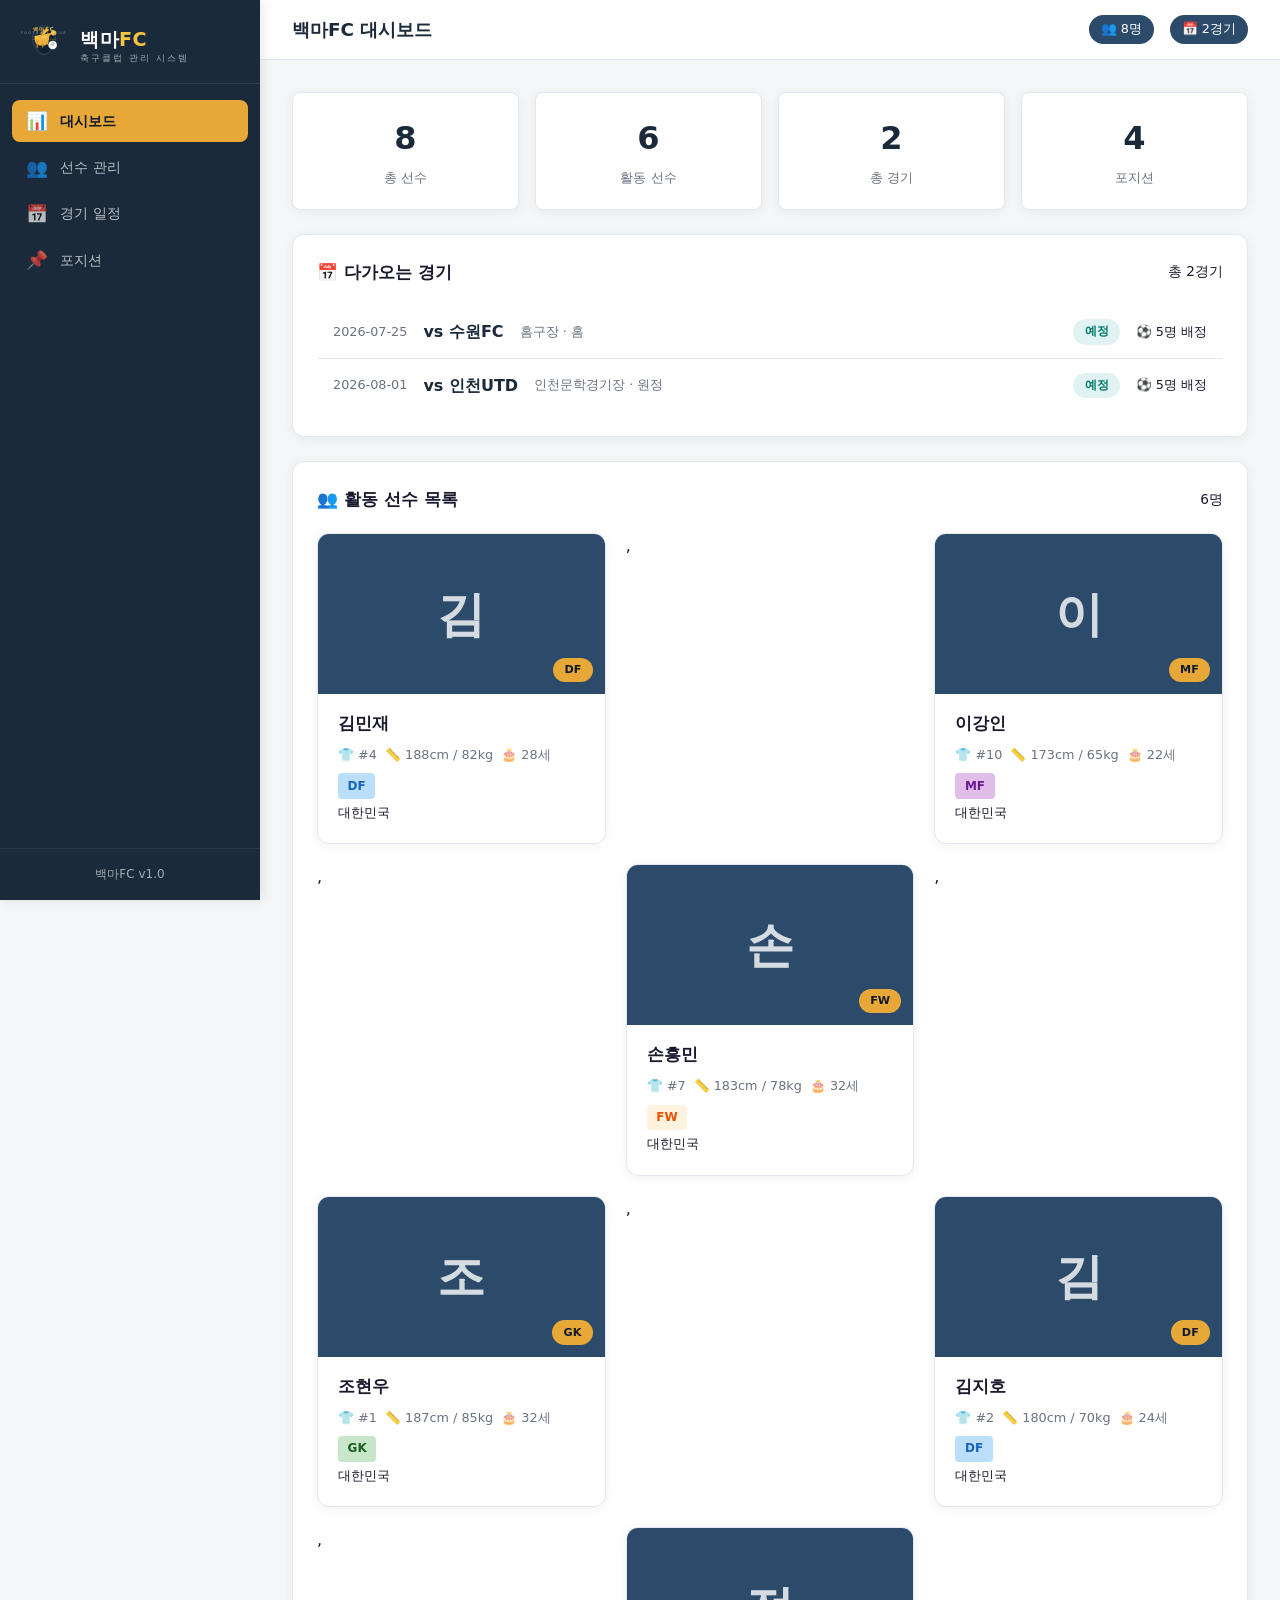
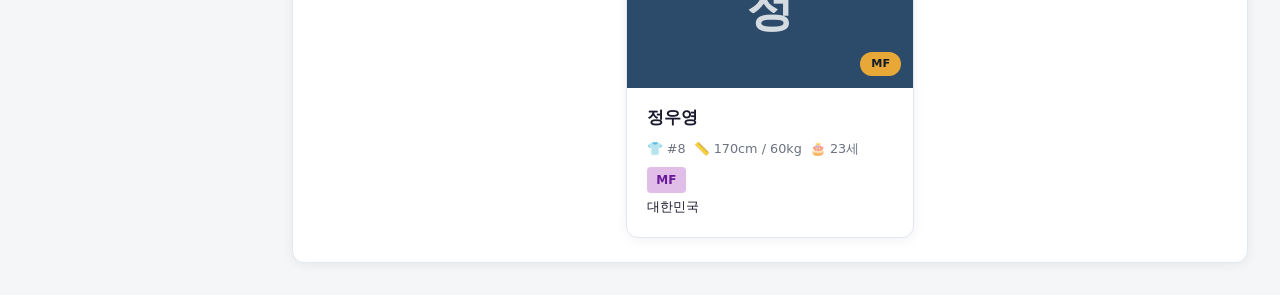
==== index.html @ 0c3345f3 "create main page index" ====
<!DOCTYPE html>
<html lang="ko">
<head>
  <meta charset="UTF-8">
  <meta name="viewport" content="width=device-width, initial-scale=1.0">
  <title>백마FC 매니지먼트 시스템</title>
  <style>
    /* ===== CSS Variables ===== */
    :root {
      --primary: #1a2a3a;
      --primary-light: #2c4a6a;
      --primary-dark: #0f1a2a;
      --accent: #e8a838;
      --accent-hover: #d4932a;
      --accent-light: #f5c542;
      --success: #2e7d32;
      --danger: #c62828;
      --warning: #f9a825;
      --info: #1565c0;
      --bg: #f4f6f8;
      --card-bg: #ffffff;
      --text: #1a1a2e;
      --text-light: #6b7280;
      --border: #e2e8f0;
      --shadow: 0 2px 12px rgba(0,0,0,0.06);
      --radius: 12px;
      --radius-sm: 8px;
      --transition: 0.25s ease;
      --sidebar-width: 260px;
      --header-height: 60px;
      --font: 'Segoe UI', system-ui, -apple-system, sans-serif;
    }

    /* ===== Reset & Base ===== */
    *, *::before, *::after { box-sizing: border-box; margin: 0; padding: 0; }
    html { scroll-behavior: smooth; }
    body {
      font-family: var(--font);
      background: var(--bg);
      color: var(--text);
      line-height: 1.6;
      display: flex;
      min-height: 100vh;
    }
    button {
      cursor: pointer;
      font-family: inherit;
      font-size: 0.9rem;
      transition: var(--transition);
    }
    input, select, textarea {
      font-family: inherit;
      font-size: 0.9rem;
      border: 1.5px solid var(--border);
      border-radius: var(--radius-sm);
      padding: 0.5rem 0.75rem;
      background: var(--card-bg);
      color: var(--text);
      transition: var(--transition);
    }
    input:focus, select:focus, textarea:focus {
      outline: none;
      border-color: var(--primary-light);
      box-shadow: 0 0 0 3px rgba(44,74,106,0.1);
    }
    textarea { resize: vertical; min-height: 80px; }
    a { color: var(--primary-light); text-decoration: none; }

    /* ===== Scrollbar ===== */
    ::-webkit-scrollbar { width: 6px; height: 6px; }
    ::-webkit-scrollbar-track { background: transparent; }
    ::-webkit-scrollbar-thumb { background: #cbd5e1; border-radius: 10px; }
    ::-webkit-scrollbar-thumb:hover { background: #94a3b8; }

    /* ===== Sidebar ===== */
    .sidebar {
      width: var(--sidebar-width);
      background: var(--primary);
      color: #fff;
      position: fixed;
      top: 0;
      left: 0;
      bottom: 0;
      z-index: 100;
      display: flex;
      flex-direction: column;
      transition: transform var(--transition);
      box-shadow: 2px 0 12px rgba(0,0,0,0.1);
    }
    .sidebar-brand {
      padding: 1.25rem 1.25rem 0.75rem;
      border-bottom: 1px solid rgba(255,255,255,0.1);
      display: flex;
      align-items: center;
      gap: 0.75rem;
      min-height: 84px;
    }
    .sidebar-brand .logo-emblem {
      flex-shrink: 0;
      width: 48px;
      height: 48px;
      position: relative;
    }
    .sidebar-brand .logo-emblem svg {
      width: 100%;
      height: 100%;
      display: block;
    }
    .sidebar-brand .logo-text {
      display: flex;
      flex-direction: column;
      line-height: 1.2;
    }
    .sidebar-brand .logo-text .club-name {
      font-size: 1.2rem;
      font-weight: 800;
      letter-spacing: 0.5px;
      color: #fff;
    }
    .sidebar-brand .logo-text .club-name span {
      color: var(--accent-light);
    }
    .sidebar-brand .logo-text .club-sub {
      font-size: 0.55rem;
      font-weight: 400;
      opacity: 0.6;
      letter-spacing: 2px;
      text-transform: uppercase;
      margin-top: 2px;
    }

    .sidebar-nav {
      flex: 1;
      padding: 1rem 0.75rem;
      display: flex;
      flex-direction: column;
      gap: 0.25rem;
    }
    .sidebar-nav .nav-item {
      display: flex;
      align-items: center;
      gap: 0.75rem;
      padding: 0.7rem 0.9rem;
      border-radius: var(--radius-sm);
      color: rgba(255,255,255,0.7);
      transition: var(--transition);
      font-size: 0.9rem;
      border: none;
      background: none;
      width: 100%;
      text-align: left;
    }
    .sidebar-nav .nav-item:hover {
      background: rgba(255,255,255,0.1);
      color: #fff;
    }
    .sidebar-nav .nav-item.active {
      background: var(--accent);
      color: var(--primary-dark);
      font-weight: 600;
    }
    .sidebar-nav .nav-item .nav-icon {
      width: 22px;
      text-align: center;
      font-size: 1.1rem;
    }

    .sidebar-footer {
      padding: 1rem 1.25rem;
      border-top: 1px solid rgba(255,255,255,0.1);
      font-size: 0.75rem;
      opacity: 0.6;
      text-align: center;
    }

    /* ===== Main Layout ===== */
    .main-wrapper {
      margin-left: var(--sidebar-width);
      flex: 1;
      display: flex;
      flex-direction: column;
      min-height: 100vh;
    }
    .main-header {
      height: var(--header-height);
      background: var(--card-bg);
      border-bottom: 1px solid var(--border);
      display: flex;
      align-items: center;
      justify-content: space-between;
      padding: 0 2rem;
      position: sticky;
      top: 0;
      z-index: 50;
    }
    .main-header h2 {
      font-size: 1.15rem;
      font-weight: 700;
      color: var(--primary);
    }
    .main-header .header-actions {
      display: flex;
      align-items: center;
      gap: 1rem;
    }
    .main-header .header-actions .badge {
      background: var(--primary-light);
      color: #fff;
      padding: 0.25rem 0.75rem;
      border-radius: 20px;
      font-size: 0.8rem;
    }
    .mobile-toggle {
      display: none;
      background: none;
      border: none;
      font-size: 1.5rem;
      color: var(--primary);
      padding: 0.25rem;
    }

    .main-content {
      flex: 1;
      padding: 2rem;
      overflow-y: auto;
    }

    /* ===== Utility ===== */
    .container { max-width: 1320px; margin: 0 auto; }
    .card {
      background: var(--card-bg);
      border-radius: var(--radius);
      box-shadow: var(--shadow);
      padding: 1.5rem;
      border: 1px solid var(--border);
      transition: var(--transition);
    }
    .card-header {
      display: flex;
      align-items: center;
      justify-content: space-between;
      margin-bottom: 1.25rem;
      flex-wrap: wrap;
      gap: 0.75rem;
    }
    .card-header h3 {
      font-size: 1.05rem;
      font-weight: 700;
    }
    .card-header .actions {
      display: flex;
      gap: 0.5rem;
      flex-wrap: wrap;
    }

    /* ===== Buttons ===== */
    .btn {
      display: inline-flex;
      align-items: center;
      gap: 0.4rem;
      padding: 0.5rem 1.2rem;
      border-radius: var(--radius-sm);
      border: none;
      font-weight: 600;
      font-size: 0.85rem;
      transition: var(--transition);
      white-space: nowrap;
    }
    .btn-primary {
      background: var(--primary-light);
      color: #fff;
    }
    .btn-primary:hover { background: var(--primary); }
    .btn-accent {
      background: var(--accent);
      color: var(--primary-dark);
    }
    .btn-accent:hover { background: var(--accent-hover); }
    .btn-success {
      background: var(--success);
      color: #fff;
    }
    .btn-success:hover { background: #1b5e20; }
    .btn-danger {
      background: var(--danger);
      color: #fff;
    }
    .btn-danger:hover { background: #b71c1c; }
    .btn-sm {
      padding: 0.3rem 0.8rem;
      font-size: 0.8rem;
    }
    .btn-outline {
      background: transparent;
      border: 1.5px solid var(--border);
      color: var(--text);
    }
    .btn-outline:hover { border-color: var(--primary-light); }
    .btn-warning {
      background: var(--warning);
      color: var(--primary-dark);
    }
    .btn-warning:hover { background: #e0a800; }
    .btn-ghost {
      background: transparent;
      color: var(--text-light);
      padding: 0.3rem 0.6rem;
    }
    .btn-ghost:hover { background: var(--bg); }

    /* ===== Tables ===== */
    .table-wrap {
      overflow-x: auto;
      border-radius: var(--radius-sm);
      border: 1px solid var(--border);
    }
    table {
      width: 100%;
      border-collapse: collapse;
      font-size: 0.9rem;
    }
    table th {
      background: var(--primary);
      color: #fff;
      padding: 0.75rem 1rem;
      text-align: left;
      font-weight: 600;
      font-size: 0.8rem;
      text-transform: uppercase;
      letter-spacing: 0.5px;
    }
    table td {
      padding: 0.75rem 1rem;
      border-bottom: 1px solid var(--border);
      vertical-align: middle;
    }
    table tr:hover td { background: #f8fafc; }
    table .status {
      display: inline-block;
      padding: 0.15rem 0.6rem;
      border-radius: 20px;
      font-size: 0.75rem;
      font-weight: 600;
    }
    .status-active { background: #e8f5e9; color: var(--success); }
    .status-injured { background: #fff3e0; color: #e65100; }
    .status-retired { background: #f5f5f5; color: var(--text-light); }
    .status-inactive { background: #e0e7ff; color: var(--info); }
    .status-playing { background: #e0f2f1; color: #00796b; }

    /* ===== Forms ===== */
    .form-grid {
      display: grid;
      grid-template-columns: repeat(auto-fit, minmax(200px, 1fr));
      gap: 1rem;
    }
    .form-grid .full-width { grid-column: 1 / -1; }
    .form-group {
      display: flex;
      flex-direction: column;
      gap: 0.25rem;
    }
    .form-group label {
      font-size: 0.8rem;
      font-weight: 600;
      color: var(--text-light);
    }
    .form-group input, .form-group select { width: 100%; }

    /* ===== Modal ===== */
    .modal-overlay {
      display: none;
      position: fixed;
      top: 0; left: 0; right: 0; bottom: 0;
      background: rgba(0,0,0,0.4);
      z-index: 200;
      align-items: center;
      justify-content: center;
      padding: 1rem;
    }
    .modal-overlay.open { display: flex; }
    .modal {
      background: var(--card-bg);
      border-radius: var(--radius);
      box-shadow: 0 20px 60px rgba(0,0,0,0.2);
      max-width: 560px;
      width: 100%;
      max-height: 90vh;
      overflow-y: auto;
      padding: 1.5rem;
      animation: modalIn 0.25s ease;
    }
    @keyframes modalIn { from { opacity: 0; transform: scale(0.95) translateY(10px); } to { opacity: 1; transform: scale(1) translateY(0); } }
    .modal h3 {
      margin-bottom: 1rem;
      font-size: 1.1rem;
      color: var(--primary);
    }
    .modal-actions {
      display: flex;
      justify-content: flex-end;
      gap: 0.75rem;
      margin-top: 1.5rem;
    }

    /* ===== Stats Grid ===== */
    .stats-grid {
      display: grid;
      grid-template-columns: repeat(auto-fit, minmax(200px, 1fr));
      gap: 1rem;
      margin-bottom: 1.5rem;
    }
    .stat-card {
      background: var(--card-bg);
      border-radius: var(--radius-sm);
      padding: 1.25rem;
      border: 1px solid var(--border);
      box-shadow: var(--shadow);
      text-align: center;
      transition: var(--transition);
    }
    .stat-card:hover { transform: translateY(-2px); box-shadow: 0 6px 20px rgba(0,0,0,0.08); }
    .stat-card .stat-number {
      font-size: 2rem;
      font-weight: 800;
      color: var(--primary);
    }
    .stat-card .stat-label {
      font-size: 0.8rem;
      color: var(--text-light);
      margin-top: 0.25rem;
      font-weight: 500;
    }

    /* ===== Player Card ===== */
    .player-grid {
      display: grid;
      grid-template-columns: repeat(auto-fill, minmax(280px, 1fr));
      gap: 1.25rem;
    }
    .player-card {
      background: var(--card-bg);
      border-radius: var(--radius);
      border: 1px solid var(--border);
      overflow: hidden;
      box-shadow: var(--shadow);
      transition: var(--transition);
    }
    .player-card:hover { transform: translateY(-2px); box-shadow: 0 8px 24px rgba(0,0,0,0.08); }
    .player-card .player-avatar {
      width: 100%;
      height: 160px;
      background: var(--primary-light);
      display: flex;
      align-items: center;
      justify-content: center;
      font-size: 3rem;
      font-weight: 700;
      color: rgba(255,255,255,0.8);
      position: relative;
    }
    .player-card .player-avatar .position-badge {
      position: absolute;
      bottom: 0.75rem;
      right: 0.75rem;
      background: var(--accent);
      color: var(--primary-dark);
      padding: 0.2rem 0.7rem;
      border-radius: 20px;
      font-size: 0.7rem;
      font-weight: 700;
    }
    .player-card .player-body {
      padding: 1rem 1.25rem 1.25rem;
    }
    .player-card .player-body h4 {
      font-size: 1.05rem;
      font-weight: 700;
    }
    .player-card .player-body .player-info {
      display: flex;
      flex-wrap: wrap;
      gap: 0.5rem;
      margin-top: 0.5rem;
      font-size: 0.8rem;
      color: var(--text-light);
    }
    .player-card .player-body .player-info span { display: flex; align-items: center; gap: 0.3rem; }
    .player-card .player-actions {
      display: flex;
      gap: 0.4rem;
      margin-top: 0.75rem;
      padding-top: 0.75rem;
      border-top: 1px solid var(--border);
    }

    /* ===== Match Lineup ===== */
    .lineup-container {
      display: grid;
      grid-template-columns: repeat(auto-fit, minmax(140px, 1fr));
      gap: 0.75rem;
      margin-top: 1rem;
    }
    .lineup-spot {
      background: #f8fafc;
      border-radius: var(--radius-sm);
      border: 2px dashed var(--border);
      padding: 0.75rem;
      text-align: center;
      transition: var(--transition);
    }
    .lineup-spot.assigned {
      border-color: var(--primary-light);
      background: #ebf4ff;
    }
    .lineup-spot .player-name {
      font-weight: 600;
      font-size: 0.9rem;
    }
    .lineup-spot .position-label {
      font-size: 0.7rem;
      color: var(--text-light);
      margin-top: 0.2rem;
    }
    .lineup-spot .lineup-actions {
      margin-top: 0.5rem;
      display: flex;
      gap: 0.3rem;
      justify-content: center;
    }

    /* ===== Position Indicators ===== */
    .position-tags {
      display: flex;
      gap: 0.4rem;
      flex-wrap: wrap;
    }
    .position-tag {
      padding: 0.2rem 0.6rem;
      border-radius: 4px;
      font-size: 0.75rem;
      font-weight: 600;
      background: var(--bg);
      color: var(--text-light);
    }
    .pos-GK { background: #c8e6c9; color: #1b5e20; }
    .pos-DF { background: #bbdefb; color: #1565c0; }
    .pos-MF { background: #e1bee7; color: #6a1b9a; }
    .pos-FW { background: #fff3e0; color: #e65100; }

    /* ===== Empty State ===== */
    .empty-state {
      text-align: center;
      padding: 3rem 1rem;
      color: var(--text-light);
    }
    .empty-state .empty-icon { font-size: 3rem; margin-bottom: 0.75rem; opacity: 0.5; }
    .empty-state p { font-size: 0.95rem; }

    /* ===== Match List ===== */
    .match-list-item {
      display: flex;
      align-items: center;
      justify-content: space-between;
      padding: 0.85rem 1rem;
      border-bottom: 1px solid var(--border);
      gap: 1rem;
    }
    .match-list-item:last-child { border-bottom: none; }
    .match-list-item .match-info {
      display: flex;
      align-items: center;
      gap: 1rem;
      flex: 1;
      min-width: 0;
    }
    .match-list-item .match-info .date {
      font-size: 0.8rem;
      color: var(--text-light);
      white-space: nowrap;
    }
    .match-list-item .match-info .vs {
      font-weight: 700;
      color: var(--primary);
    }
    .match-list-item .match-status {
      font-size: 0.75rem;
      padding: 0.2rem 0.7rem;
      border-radius: 20px;
      font-weight: 600;
    }
    .match-list-item .match-actions {
      display: flex;
      gap: 0.4rem;
    }

    /* ===== Toast ===== */
    .toast-container {
      position: fixed;
      bottom: 1.5rem;
      right: 1.5rem;
      z-index: 999;
      display: flex;
      flex-direction: column;
      gap: 0.5rem;
      max-width: 360px;
    }
    .toast {
      background: var(--primary);
      color: #fff;
      padding: 0.75rem 1.25rem;
      border-radius: var(--radius-sm);
      box-shadow: 0 4px 16px rgba(0,0,0,0.15);
      font-size: 0.9rem;
      animation: toastIn 0.3s ease;
      display: flex;
      align-items: center;
      gap: 0.6rem;
    }
    .toast.success { background: var(--success); }
    .toast.error { background: var(--danger); }
    .toast.warning { background: var(--warning); color: var(--primary-dark); }
    @keyframes toastIn { from { opacity: 0; transform: translateX(20px); } to { opacity: 1; transform: translateX(0); } }

    /* ===== Responsive ===== */
    @media (max-width: 768px) {
      .sidebar { transform: translateX(-100%); }
      .sidebar.open { transform: translateX(0); }
      .main-wrapper { margin-left: 0; }
      .main-header { padding: 0 1rem; }
      .main-content { padding: 1rem; }
      .mobile-toggle { display: block; }
      .form-grid { grid-template-columns: 1fr; }
      .stats-grid { grid-template-columns: repeat(2, 1fr); }
      .player-grid { grid-template-columns: 1fr; }
      .lineup-container { grid-template-columns: repeat(2, 1fr); }
      .modal { max-width: 95vw; padding: 1rem; }
      .toast-container { left: 1rem; right: 1rem; bottom: 1rem; max-width: none; }
      .match-list-item { flex-wrap: wrap; }
    }
    @media (max-width: 480px) {
      .stats-grid { grid-template-columns: 1fr; }
      .lineup-container { grid-template-columns: 1fr; }
      .main-header .header-actions .badge { display: none; }
    }

    /* ===== Misc ===== */
    .flex-between { display: flex; justify-content: space-between; align-items: center; }
    .flex-center { display: flex; align-items: center; gap: 0.5rem; }
    .gap-1 { gap: 0.5rem; }
    .gap-2 { gap: 1rem; }
    .mt-1 { margin-top: 0.75rem; }
    .mt-2 { margin-top: 1.5rem; }
    .mb-1 { margin-bottom: 0.75rem; }
    .text-center { text-align: center; }
    .text-light { color: var(--text-light); }
    .text-muted { font-size: 0.85rem; }
    .hidden { display: none !important; }

    /* ===== Match Detail - Field Layout ===== */
    .field-grid {
      display: grid;
      grid-template-columns: repeat(11, 1fr);
      gap: 4px;
      margin: 1rem 0;
      position: relative;
    }
    .field-grid .empty-cell {
      border: 1px solid var(--border);
      border-radius: var(--radius-sm);
      min-height: 50px;
      display: flex;
      align-items: center;
      justify-content: center;
      font-size: 0.75rem;
      color: var(--text-light);
    }
    .field-grid .player-cell {
      border: 1px solid var(--border);
      border-radius: var(--radius-sm);
      padding: 0.5rem 0.4rem;
      display: flex;
      flex-direction: column;
      align-items: center;
      gap: 0.2rem;
      background: #f8fafc;
      min-height: 50px;
    }
    .field-grid .player-cell .p-name { font-weight: 600; font-size: 0.8rem; }
    .field-grid .player-cell .p-num { font-size: 0.7rem; color: var(--text-light); }
    .field-grid .player-cell .p-pos { font-size: 0.6rem; font-weight: 600; padding: 0.1rem 0.4rem; border-radius: 4px; }
    .field-grid .player-cell .p-actions { margin-top: 0.25rem; display: flex; gap: 0.2rem; justify-content: center; }
    .field-grid .player-cell .p-actions button { font-size: 0.6rem; padding: 0.1rem 0.4rem; }
    .field-grid .player-cell .p-pos.pos-GK { background: #c8e6c9; color: #1b5e20; }
    .field-grid .player-cell .p-pos.pos-DF { background: #bbdefb; color: #1565c0; }
    .field-grid .player-cell .p-pos.pos-MF { background: #e1bee7; color: #6a1b9a; }
    .field-grid .player-cell .p-pos.pos-FW { background: #fff3e0; color: #e65100; }
  </style>
</head>
<body>

  <!-- ===== SIDEBAR ===== -->
  <aside class="sidebar" id="sidebar">
    <div class="sidebar-brand">
      <div class="logo-emblem">
        <svg viewBox="0 0 100 100" xmlns="http://www.w3.org/2000/svg" role="img" aria-label="백마FC 엠블럼">
          <!-- Shield background -->
          <defs>
            <linearGradient id="shieldGrad" x1="0%" y1="0%" x2="100%" y2="100%">
              <stop offset="0%" stop-color="#1a2a3a"/>
              <stop offset="100%" stop-color="#0f1a2a"/>
            </linearGradient>
            <linearGradient id="horseGrad" x1="0%" y1="0%" x2="100%" y2="100%">
              <stop offset="0%" stop-color="#f5c542"/>
              <stop offset="100%" stop-color="#e8a838"/>
            </linearGradient>
            <linearGradient id="ballGrad" x1="0%" y1="0%" x2="100%" y2="100%">
              <stop offset="0%" stop-color="#ffffff"/>
              <stop offset="40%" stop-color="#f0f0f0"/>
              <stop offset="100%" stop-color="#ffffff"/>
            </linearGradient>
            <radialGradient id="ballShadow" cx="50%" cy="50%" r="50%">
              <stop offset="0%" stop-color="#ffffff" stop-opacity="0.1"/>
              <stop offset="100%" stop-color="#ffffff" stop-opacity="0"/>
            </radialGradient>
            <filter id="shadow">
              <feDropShadow dx="0" dy="1" stdDeviation="1" flood-opacity="0.15"/>
            </filter>
          </defs>

          <!-- Shield shape -->
          <path d="M50 8 C62 8 74 18 74 32 C74 50 62 68 50 68 C38 68 26 50 26 32 C26 18 38 8 50 8Z"
                fill="url(#shieldGrad)" stroke="#2c4a6a" stroke-width="2"/>
          <!-- Decorative inner border -->
          <path d="M50 14 C60 14 70 24 70 36 C70 52 60 66 50 66 C40 66 30 52 30 36 C30 24 40 14 50 14Z"
                fill="none" stroke="rgba(255,255,255,0.1)" stroke-width="1.5"/>

          <!-- Horse silhouette -->
          <g transform="translate(50, 38) scale(1.1)">
            <!-- Horse body -->
            <path d="M-18 -8 C-18 0 -16 8 -12 8 L-8 10 L2 10 L4 8 L8 8 C8 4 10 -4 10 -8 L16 -14 Z"
                  fill="url(#horseGrad)" filter="url(#shadow)"/>
            <!-- Horse neck -->
            <path d="M-4 -8 C-4 -18 2 -24 10 -20"
                  fill="url(#horseGrad)" filter="url(#shadow)"/>
            <!-- Horse head -->
            <circle cx="18" cy="-14" r="5" fill="url(#horseGrad)" filter="url(#shadow)"/>
            <circle cx="19" cy="-15" r="1" fill="#fff" opacity="0.3"/>
            <!-- Horse mane -->
            <path d="M-4 -8 Q-8 -20 2 -18" stroke="#d4932a" stroke-width="1.5" fill="none" opacity="0.6"/>
            <path d="M-6 -2 Q-10 -18 -2 -14" stroke="#d4932a" stroke-width="1.5" fill="none" opacity="0.5"/>
            <!-- Horse tail -->
            <path d="M-10 8 Q-16 14 -12 12" stroke="#d4932a" stroke-width="1.5" fill="none" opacity="0.5"/>
            <!-- Horse leg - front -->
            <rect x="-14" y="0" width="3" height="14" rx="1" fill="#d4932a" opacity="0.8"/>
            <!-- Horse leg - hind -->
            <rect x="-4" y="2" width="3" height="12" rx="1" fill="#d4932a" opacity="0.7"/>
            <!-- Saddle -->
            <path d="M-6 -4 C-6 -10 4 -10 6 -4 Z" fill="rgba(255,255,255,0.15)" stroke="rgba(255,255,255,0.1)" stroke-width="0.5"/>
            <!-- Saddle strap -->
            <path d="M-6 -4 L6 -4" stroke="rgba(255,255,255,0.1)" stroke-width="0.5"/>
          </g>

          <!-- Football (soccer ball) -->
          <g transform="translate(68, 48) scale(0.9)">
            <circle cx="0" cy="0" r="10" fill="url(#ballGrad)" filter="url(#shadow)"/>
            <!-- Ball pattern - pentagon -->
            <polygon points="-3,-10 5,-3.5 3,1 -5,1 -2,-4" fill="rgba(0,0,0,0.08)" stroke="rgba(0,0,0,0.12)" stroke-width="0.5"/>
            <polygon points="3,-10 -5,-3.5 -3,1 5,1 2,-4" fill="rgba(0,0,0,0.08)" stroke="rgba(0,0,0,0.12)" stroke-width="0.5"/>
            <!-- Cross seams -->
            <line x1="-10" y1="0" x2="10" y2="0" stroke="rgba(0,0,0,0.08)" stroke-width="0.5"/>
            <line x1="0" y1="-10" x2="0" y2="10" stroke="rgba(0,0,0,0.08)" stroke-width="0.5"/>
          </g>

          <!-- Shield bottom accent line -->
          <line x1="26" y1="36" x2="74" y2="36" stroke="var(--accent)" stroke-width="1.5" opacity="0.4"/>

          <!-- "백마" text along shield -->
          <text x="50" y="19" text-anchor="middle" fill="var(--accent-light)"
                font-family="'Segoe UI', system-ui, sans-serif" font-weight="800"
                font-size="11" letter-spacing="2">백마FC</text>
          <text x="50" y="26" text-anchor="middle" fill="rgba(255,255,255,0.5)"
                font-family="'Segoe UI', system-ui, sans-serif" font-weight="400"
                font-size="7" letter-spacing="3">FOOTBALL CLUB</text>
        </svg>
      </div>
      <div class="logo-text">
        <div class="club-name">백마<span>FC</span></div>
        <div class="club-sub">축구클럽 관리 시스템</div>
      </div>
    </div>
    <nav class="sidebar-nav">
      <button class="nav-item active" data-view="dashboard"><span class="nav-icon">📊</span> 대시보드</button>
      <button class="nav-item" data-view="players"><span class="nav-icon">👥</span> 선수 관리</button>
      <button class="nav-item" data-view="matches"><span class="nav-icon">📅</span> 경기 일정</button>
      <button class="nav-item" data-view="positions"><span class="nav-icon">📌</span> 포지션</button>
    </nav>
    <div class="sidebar-footer">백마FC v1.0</div>
  </aside>

  <!-- ===== MAIN WRAPPER ===== -->
  <div class="main-wrapper">

    <!-- Header -->
    <header class="main-header">
      <div style="display:flex;align-items:center;gap:0.75rem;">
        <button class="mobile-toggle" id="mobileToggle" aria-label="메뉴">☰</button>
        <h2 id="pageTitle">백마FC 대시보드</h2>
      </div>
      <div class="header-actions">
        <span class="badge" id="playerCountBadge">👥 0명</span>
        <span class="badge" id="matchCountBadge">📅 0경기</span>
      </div>
    </header>

    <!-- Main Content -->
    <main class="main-content" id="mainContent">
      <!-- Content will be rendered by JS -->
    </main>
  </div>

  <!-- ===== MODAL ===== -->
  <div class="modal-overlay" id="modalOverlay">
    <div class="modal" id="modalContent">
      <h3 id="modalTitle">제목</h3>
      <div id="modalBody"></div>
      <div class="modal-actions">
        <button class="btn btn-outline btn-sm" id="modalCancel">취소</button>
        <button class="btn btn-primary btn-sm" id="modalConfirm">확인</button>
      </div>
    </div>
  </div>

  <!-- ===== TOAST CONTAINER ===== -->
  <div class="toast-container" id="toastContainer"></div>

  <script>
    // ========================================================================
    // DATA STORE (localStorage based)
    // ========================================================================
    const STORE_KEY = 'fc_manager_data';

    let store = {
      players: [],
      matches: [],
      positions: [
        { id: 'gk', label: 'GK', name: '골키퍼', count: 0 },
        { id: 'df', label: 'DF', name: '수비수', count: 0 },
        { id: 'mf', label: 'MF', name: '미드필더', count: 0 },
        { id: 'fw', label: 'FW', name: '공격수', count: 0 }
      ]
    };

    function loadStore() {
      try {
        const raw = localStorage.getItem(STORE_KEY);
        if (raw) {
          const parsed = JSON.parse(raw);
          store = parsed;
        } else {
          seedData();
        }
      } catch(e) { seedData(); }
      updatePositionCounts();
      saveStore();
    }

    function saveStore() {
      try { localStorage.setItem(STORE_KEY, JSON.stringify(store)); } catch(e) {}
    }

    function seedData() {
      store.players = [
        { id: 'p1', name: '김민재', number: 4, position: 'DF', age: 28, height: 188, weight: 82, nationality: '대한민국', status: 'active', notes: '백마FC 주력 수비수' },
        { id: 'p2', name: '이강인', number: 10, position: 'MF', age: 22, height: 173, weight: 65, nationality: '대한민국', status: 'active', notes: '공격형 미드필더, 백마FC 에이스' },
        { id: 'p3', name: '손흥민', number: 7, position: 'FW', age: 32, height: 183, weight: 78, nationality: '대한민국', status: 'active', notes: '백마FC 주력 공격수' },
        { id: 'p4', name: '조현우', number: 1, position: 'GK', age: 32, height: 187, weight: 85, nationality: '대한민국', status: 'active', notes: '수석 골키퍼' },
        { id: 'p5', name: '황희찬', number: 22, position: 'FW', age: 27, height: 177, weight: 72, nationality: '대한민국', status: 'injured', notes: '부상 회복 중, 백마FC 영건' },
        { id: 'p6', name: '김지호', number: 2, position: 'DF', age: 24, height: 180, weight: 70, nationality: '대한민국', status: 'active', notes: '센터백' },
        { id: 'p7', name: '박지수', number: 25, position: 'MF', age: 30, height: 176, weight: 70, nationality: '대한민국', status: 'retired', notes: '은퇴, 백마FC 레전드' },
        { id: 'p8', name: '정우영', number: 8, position: 'MF', age: 23, height: 170, weight: 60, nationality: '대한민국', status: 'active', notes: '크리에이티브 미드필더' },
      ];
      store.matches = [
        { id: 'm1', name: '백마FC 홈 경기 vs 수원FC', date: '2026-07-25', location: '홈구장', opponent: '수원FC', home: true, status: 'scheduled', players: ['p3','p2','p1','p6','p8'] },
        { id: 'm2', name: '백마FC 원정 경기 vs 인천UTD', date: '2026-08-01', location: '인천문학경기장', opponent: '인천UTD', home: false, status: 'scheduled', players: ['p4','p1','p6','p8','p3'] },
      ];
      updatePositionCounts();
      saveStore();
    }

    function updatePositionCounts() {
      const activePlayers = store.players.filter(p => p.status === 'active');
      store.positions.forEach(pos => {
        pos.count = activePlayers.filter(p => p.position === pos.id).length;
      });
    }

    // ========================================================================
    // STATE
    // ========================================================================
    let currentView = 'dashboard';
    let editingPlayerId = null;
    let editingMatchId = null;
    let searchQuery = '';

    // ========================================================================
    // HELPERS
    // ========================================================================
    function getPlayer(id) { return store.players.find(p => p.id === id); }
    function getMatch(id) { return store.matches.find(m => m.id === id); }
    function getPosition(id) { return store.positions.find(p => p.id === id); }

    function generateId() { return Date.now().toString(36) + Math.random().toString(36).substr(2, 6); }

    function formatDate(dateStr) {
      if (!dateStr) return '';
      const d = new Date(dateStr);
      return `${d.getFullYear()}-${String(d.getMonth()+1).padStart(2,'0')}-${String(d.getDate()).padStart(2,'0')}`;
    }

    function statusLabel(status) {
      const map = { active: '활동', injured: '부상', retired: '은퇴', inactive: '비활동', scheduled: '예정', played: '경기완료', home: '홈', away: '원정' };
      return map[status] || status;
    }

    function getPlayerInitials(name) { return name.charAt(0); }

    // ========================================================================
    // TOAST
    // ========================================================================
    function showToast(message, type = 'success') {
      const container = document.getElementById('toastContainer');
      const el = document.createElement('div');
      el.className = `toast ${type}`;
      el.textContent = message;
      container.appendChild(el);
      setTimeout(() => { el.style.opacity = '0'; el.style.transition = '0.3s'; el.style.transform = 'translateX(20px)'; setTimeout(() => el.remove(), 300); }, 3000);
    }

    // ========================================================================
    // RENDER: DASHBOARD
    // ========================================================================
    function renderDashboard() {
      currentView = 'dashboard';
      document.getElementById('pageTitle').textContent = '백마FC 대시보드';
      document.getElementById('mainContent').innerHTML = `
        <div class="stats-grid" id="statsGrid">
          <div class="stat-card"><div class="stat-number" id="statPlayers">0</div><div class="stat-label">총 선수</div></div>
          <div class="stat-card"><div class="stat-number" id="statActive">0</div><div class="stat-label">활동 선수</div></div>
          <div class="stat-card"><div class="stat-number" id="statMatches">0</div><div class="stat-label">총 경기</div></div>
          <div class="stat-card"><div class="stat-number" id="statPositions">0</div><div class="stat-label">포지션</div></div>
        </div>
        <div class="card">
          <div class="card-header"><h3>📅 다가오는 경기</h3><span class="text-muted">총 ${store.matches.length}경기</span></div>
          <div id="upcomingMatches"></div>
        </div>
        <div class="card mt-2">
          <div class="card-header"><h3>👥 활동 선수 목록</h3><span class="text-muted">${store.players.filter(p=>p.status==='active').length}명</span></div>
          <div id="dashboardPlayerList"></div>
        </div>
      `;
      renderStats();
      renderUpcomingMatches();
      renderDashboardPlayers();
      updateNav('dashboard');
    }

    function renderStats() {
      const players = store.players;
      const active = players.filter(p => p.status === 'active');
      const matches = store.matches;
      document.getElementById('statPlayers').textContent = players.length;
      document.getElementById('statActive').textContent = active.length;
      document.getElementById('statMatches').textContent = matches.length;
      document.getElementById('statPositions').textContent = store.positions.length;
      document.getElementById('playerCountBadge').textContent = `👥 ${players.length}명`;
      document.getElementById('matchCountBadge').textContent = `📅 ${matches.length}경기`;
    }

    function renderUpcomingMatches() {
      const sorted = [...store.matches].sort((a,b) => a.date.localeCompare(b.date));
      const container = document.getElementById('upcomingMatches');
      if (sorted.length === 0) {
        container.innerHTML = '<div class="empty-state"><p>예정된 경기가 없습니다.</p></div>';
        return;
      }
      container.innerHTML = sorted.map(m => `
        <div class="match-list-item" style="cursor:pointer;" data-match-id="${m.id}" onclick="navigateToMatchDetail('${m.id}')">
          <div class="match-info">
            <div class="date">${formatDate(m.date)}</div>
            <div class="vs">vs ${m.opponent}</div>
            <div style="font-size:0.8rem;color:var(--text-light);">${m.location} · ${m.home ? '홈' : '원정'}</div>
          </div>
          <div style="display:flex;align-items:center;gap:1rem;">
            <span class="match-status" style="${m.status==='scheduled'?'background:#e0f2f1;color:#00796b':''}">${statusLabel(m.status)}</span>
            <span class="text-muted text-muted" style="font-size:0.8rem;">⚽ ${(m.players||[]).filter(id=>getPlayer(id)).length}명 배정</span>
          </div>
        </div>
      `).join('');
    }

    function renderDashboardPlayers() {
      const active = store.players.filter(p => p.status === 'active');
      const container = document.getElementById('dashboardPlayerList');
      if (active.length === 0) {
        container.innerHTML = '<div class="empty-state"><p>활동 선수가 없습니다.</p></div>';
        return;
      }
      container.innerHTML = `
        <div class="player-grid">
          ${active.map(p => `
            <div class="player-card" onclick="navigateToPlayerDetail('${p.id}')" style="cursor:pointer;">
              <div class="player-avatar" style="background:var(--primary-light);">
                ${getPlayerInitials(p.name)}
                <span class="position-badge">${p.position.toUpperCase()}</span>
              </div>
              <div class="player-body">
                <h4>${p.name}</h4>
                <div class="player-info">
                  <span>👕 #${p.number}</span>
                  <span>📏 ${p.height}cm / ${p.weight}kg</span>
                  <span>🎂 ${p.age}세</span>
                  <span class="position-tag pos-${p.position}">${p.position.toUpperCase()}</span>
                </div>
                <p class="text-muted" style="font-size:0.8rem;margin-top:0.25rem;">${p.nationality}</p>
              </div>
            </div>
          `)}
        </div>
      `;
    }

    // ========================================================================
    // RENDER: PLAYERS
    // ========================================================================
    function renderPlayers() {
      currentView = 'players';
      document.getElementById('pageTitle').textContent = '선수 관리';
      const container = document.getElementById('mainContent');
      container.innerHTML = `
        <div class="card">
          <div class="card-header">
            <h3>👥 선수 목록</h3>
            <div class="actions">
              <input type="text" id="playerSearch" placeholder="🔍 선수 검색..." style="padding:0.4rem 0.75rem;font-size:0.85rem;">
              <button class="btn btn-accent btn-sm" onclick="addPlayerFromDashboard()">➕ 선수 추가</button>
            </div>
          </div>
          <div id="playerListContainer">
            ${renderPlayerTable()}
          </div>
        </div>
      `;
      updateNav('players');
    }

    function renderPlayerTable() {
      let list = [...store.players];
      if (searchQuery) {
        list = list.filter(p => p.name.toLowerCase().includes(searchQuery.toLowerCase()));
      }
      if (list.length === 0) {
        return `<div class="empty-state"><div class="empty-icon">🏃</div><p>등록된 선수가 없습니다.</p></div>`;
      }
      return `
        <div class="table-wrap">
          <table>
            <thead><tr>
              <th>번호</th><th>이름</th><th>포지션</th><th>나이</th><th>신장</th><th>상태</th><th>관리</th>
            </tr></thead>
            <tbody>
              ${list.map(p => `
                <tr>
                  <td>#${p.number}</td>
                  <td><strong>${p.name}</strong></td>
                  <td><span class="position-tag pos-${p.position}">${p.position.toUpperCase()}</span></td>
                  <td>${p.age}세</td>
                  <td>${p.height}cm / ${p.weight}kg</td>
                  <td><span class="status status-${p.status}">${statusLabel(p.status)}</span></td>
                  <td>
                    <button class="btn btn-outline btn-sm" onclick="navigateToPlayerDetail('${p.id}')">상세</button>
                    <button class="btn btn-outline btn-sm" onclick="editPlayer('${p.id}')">수정</button>
                    <button class="btn btn-danger btn-sm" onclick="deletePlayer('${p.id}')">삭제</button>
                  </td>
                </tr>
              `).join('')}
            </tbody>
          </table>
        </div>
      `;
    }

    // ========================================================================
    // RENDER: MATCHES
    // ========================================================================
    function renderMatches() {
      currentView = 'matches';
      document.getElementById('pageTitle').textContent = '경기 일정';
      const container = document.getElementById('mainContent');
      container.innerHTML = `
        <div class="card">
          <div class="card-header">
            <h3>📅 경기 일정</h3>
            <div class="actions">
              <button class="btn btn-accent btn-sm" onclick="addMatchFromDashboard()">➕ 새 경기</button>
            </div>
          </div>
          <div id="matchListContainer">
            ${renderMatchList()}
          </div>
        </div>
      `;
      updateNav('matches');
    }

    function renderMatchList() {
      const list = [...store.matches].sort((a,b) => a.date.localeCompare(b.date));
      if (list.length === 0) {
        return `<div class="empty-state"><div class="empty-icon">📅</div><p>등록된 경기가 없습니다.</p></div>`;
      }
      return `
        <div class="table-wrap">
          <table>
            <thead><tr><th>날짜</th><th>경기명</th><th>상대</th><th>장소</th><th>상태</th><th>배정 선수</th><th>관리</th></tr></thead>
            <tbody>
              ${list.map(m => `
                <tr onclick="navigateToMatchDetail('${m.id}')" style="cursor:pointer;">
                  <td>${formatDate(m.date)}</td>
                  <td><strong>${m.name}</strong></td>
                  <td>vs ${m.opponent}</td>
                  <td>${m.location}</td>
                  <td><span class="status status-${m.status}">${statusLabel(m.status)}</span></td>
                  <td>${(m.players||[]).filter(id=>getPlayer(id)).length}명</td>
                  <td>
                    <button class="btn btn-outline btn-sm" onclick="navigateToMatchDetail('${m.id}')">상세</button>
                    <button class="btn btn-outline btn-sm" onclick="editMatch('${m.id}')">수정</button>
                    <button class="btn btn-danger btn-sm" onclick="deleteMatch('${m.id}')">삭제</button>
                  </td>
                </tr>
              `).join('')}
            </tbody>
          </table>
        </div>
      `;
    }

    // ========================================================================
    // RENDER: POSITIONS
    // ========================================================================
    function renderPositions() {
      currentView = 'positions';
      document.getElementById('pageTitle').textContent = '포지션 관리';
      const container = document.getElementById('mainContent');
      container.innerHTML = `
        <div class="card">
          <div class="card-header">
            <h3>📌 포지션 설정</h3>
            <div class="actions">
              <button class="btn btn-accent btn-sm" onclick="addPosition()">➕ 포지션 추가</button>
            </div>
          </div>
          <div style="display:grid;grid-template-columns:repeat(auto-fit,minmax(200px,1fr));gap:1rem;">
            ${store.positions.map(pos => {
              const players = store.players.filter(p => p.position === pos.id && p.status === 'active');
              return `
                <div class="card" style="padding:1rem;">
                  <div style="display:flex;justify-content:space-between;align-items:center;margin-bottom:0.5rem;">
                    <span class="position-tag pos-${pos.id}">${pos.label}</span>
                    <span style="font-size:0.8rem;color:var(--text-light);">${pos.count}명</span>
                  </div>
                  <p class="text-muted" style="font-size:0.85rem;">${pos.name}</p>
                  <div style="margin-top:0.75rem;">
                    <button class="btn btn-outline btn-sm" onclick="editPosition('${pos.id}')">수정</button>
                    <button class="btn btn-danger btn-sm" onclick="deletePosition('${pos.id}')">삭제</button>
                  </div>
                </div>
              `;
            }).join('')}
          </div>
        </div>
      `;
      updateNav('positions');
    }

    // ========================================================================
    // NAVIGATION
    // ========================================================================
    function navigateTo(view) {
      currentView = view;
      if (view === 'dashboard') renderDashboard();
      else if (view === 'players') renderPlayers();
      else if (view === 'matches') renderMatches();
      else if (view === 'positions') renderPositions();
      updateNav(view);
      closeMobileMenu();
    }

    function updateNav(view) {
      document.querySelectorAll('.sidebar-nav .nav-item').forEach(el => {
        el.classList.toggle('active', el.dataset.view === view);
      });
    }

    function navigateToPlayerDetail(id) {
      editingPlayerId = id;
      renderPlayerDetail();
    }

    function navigateToMatchDetail(id) {
      editingMatchId = id;
      renderMatchDetail();
    }

    function editPlayer(id) {
      editingPlayerId = id;
      showPlayerForm();
    }

    function editMatch(id) {
      editingMatchId = id;
      showMatchForm();
    }

    function addPlayerFromDashboard() {
      editingPlayerId = null;
      showPlayerForm();
    }

    function addMatchFromDashboard() {
      editingMatchId = null;
      showMatchForm();
    }

    function closeMobileMenu() {
      document.getElementById('sidebar').classList.remove('open');
    }

    // ========================================================================
    // MODAL: PLAYER FORM
    // ========================================================================
    function showPlayerForm() {
      const player = editingPlayerId ? getPlayer(editingPlayerId) : null;
      document.getElementById('modalTitle').textContent = player ? '✏️ 선수 수정' : '➕ 새 선수 등록';
      const body = document.getElementById('modalBody');
      body.innerHTML = `
        <div class="form-grid">
          <div class="form-group">
            <label>이름 *</label>
            <input type="text" id="playerFormName" value="${player ? player.name : ''}" placeholder="선수 이름">
          </div>
          <div class="form-group">
            <label>등번호 *</label>
            <input type="number" id="playerFormNumber" min="1" max="99" value="${player ? player.number : ''}" placeholder="1~99">
          </div>
          <div class="form-group">
            <label>포지션 *</label>
            <select id="playerFormPosition">
              ${store.positions.map(p => `<option value="${p.id}" ${player && player.position === p.id ? 'selected' : ''}>${p.label} - ${p.name}</option>`).join('')}
            </select>
          </div>
          <div class="form-group">
            <label>나이 *</label>
            <input type="number" id="playerFormAge" min="15" max="50" value="${player ? player.age : ''}" placeholder="나이">
          </div>
          <div class="form-group">
            <label>신장 (cm) *</label>
            <input type="number" id="playerFormHeight" min="150" max="220" value="${player ? player.height : ''}" placeholder="150~220">
          </div>
          <div class="form-group">
            <label>체중 (kg) *</label>
            <input type="number" id="playerFormWeight" min="45" max="130" value="${player ? player.weight : ''}" placeholder="45~130">
          </div>
          <div class="form-group">
            <label>국적</label>
            <input type="text" id="playerFormNationality" value="${player ? player.nationality : ''}" placeholder="대한민국">
          </div>
          <div class="form-group">
            <label>상태</label>
            <select id="playerFormStatus">
              <option value="active" ${!player || player.status==='active'?'selected':''}>활동</option>
              <option value="injured" ${player && player.status==='injured'?'selected':''}>부상</option>
              <option value="retired" ${player && player.status==='retired'?'selected':''}>은퇴</option>
              <option value="inactive" ${player && player.status==='inactive'?'selected':''}>비활동</option>
            </select>
          </div>
          <div class="form-group full-width">
            <label>메모</label>
            <textarea id="playerFormNotes" placeholder="추가 정보...">${player ? player.notes : ''}</textarea>
          </div>
        </div>
        <input type="hidden" id="playerFormId" value="${player ? player.id : ''}">
      `;
      document.getElementById('modalConfirm').textContent = player ? '✏️ 수정 완료' : '✅ 등록 완료';
      document.getElementById('modalCancel').textContent = '취소';
      openModal('playerForm');
    }

    function openModal(type) {
      const overlay = document.getElementById('modalOverlay');
      overlay.classList.add('open');
      overlay.dataset.type = type;
    }

    function closeModal() {
      document.getElementById('modalOverlay').classList.remove('open');
    }

    function handleModalConfirm() {
      const type = document.getElementById('modalOverlay').dataset.type;
      if (type === 'playerForm') {
        handlePlayerFormSubmit();
      }
      closeModal();
    }

    function handlePlayerFormSubmit() {
      const id = document.getElementById('playerFormId').value;
      const name = document.getElementById('playerFormName').value.trim();
      const number = parseInt(document.getElementById('playerFormNumber').value);
      const position = document.getElementById('playerFormPosition').value;
      const age = parseInt(document.getElementById('playerFormAge').value);
      const height = parseInt(document.getElementById('playerFormHeight').value);
      const weight = parseInt(document.getElementById('playerFormWeight').value);
      const nationality = document.getElementById('playerFormNationality').value.trim();
      const status = document.getElementById('playerFormStatus').value;
      const notes = document.getElementById('playerFormNotes').value.trim();

      if (!name || !number || !position || !age || !height || !weight) {
        showToast('필수 항목을 모두 입력해주세요.', 'error');
        return;
      }

      if (id) {
        const idx = store.players.findIndex(p => p.id === id);
        if (idx !== -1) {
          store.players[idx] = { ...store.players[idx], name, number, position, age, height, weight, nationality, status, notes };
          showToast('선수 정보가 수정되었습니다.', 'success');
        }
      } else {
        const newPlayer = {
          id: generateId(),
          name,
          number,
          position,
          age,
          height,
          weight,
          nationality: nationality || '대한민국',
          status: status || 'active',
          notes
        };
        store.players.push(newPlayer);
        showToast('새 선수가 등록되었습니다.', 'success');
      }
      saveStore();
      if (editingPlayerId) {
        editingPlayerId = newPlayer.id || id;
        renderPlayerDetail();
      } else {
        renderPlayers();
      }
    }

    // ========================================================================
    // MODAL: MATCH FORM
    // ========================================================================
    function showMatchForm() {
      const match = editingMatchId ? getMatch(editingMatchId) : null;
      const availablePlayers = store.players.filter(p => p.status === 'active');
      document.getElementById('modalTitle').textContent = match ? '✏️ 경기 수정' : '➕ 새 경기 등록';
      const body = document.getElementById('modalBody');
      body.innerHTML = `
        <div class="form-grid">
          <div class="form-group">
            <label>경기명 *</label>
            <input type="text" id="matchFormName" value="${match ? match.name : ''}" placeholder="예: 백마FC 홈 경기 vs 라이벌">
          </div>
          <div class="form-group">
            <label>상대팀 *</label>
            <input type="text" id="matchFormOpponent" value="${match ? match.opponent : ''}" placeholder="상대팀 이름">
          </div>
          <div class="form-group">
            <label>날짜 *</label>
            <input type="date" id="matchFormDate" value="${match ? match.date : formatDate(new Date(Date.now() + 86400000 * 7))}">
          </div>
          <div class="form-group">
            <label>장소 *</label>
            <input type="text" id="matchFormLocation" value="${match ? match.location : ''}" placeholder="경기장 이름">
          </div>
          <div class="form-group">
            <label>홈/원정</label>
            <select id="matchFormHome">
              <option value="true" ${match && match.home===true?'selected':''}>홈 경기</option>
              <option value="false" ${match && match.home===false?'selected':''}>원정 경기</option>
            </select>
          </div>
          <div class="form-group">
            <label>배정 선수</label>
            <div style="max-height:120px;overflow-y:auto;border:1px solid var(--border);border-radius:var(--radius-sm);padding:0.4rem;" id="matchPlayerList">
              ${availablePlayers.length === 0 ? '<p class="text-muted">배정할 활동 선수가 없습니다.</p>' : availablePlayers.map(p => {
                const assigned = match ? match.players.includes(p.id) : false;
                return `<div style="display:flex;justify-content:space-between;align-items:center;padding:0.2rem 0.4rem;border-radius:4px;margin-bottom:2px;font-size:0.8rem;background:${assigned?'#ebf4ff':'transparent'};">
                  <span>${p.name} (#${p.number})</span>
                  <button class="btn ${assigned?'btn-danger btn-sm':'btn-success btn-sm'}" onclick="toggleMatchPlayer('${p.id}','${match ? match.id : 'new'}')">${assigned?'제외':'배정'}</button>
                </div>`;
              }).join('')}
            </div>
          </div>
        </div>
        <input type="hidden" id="matchFormId" value="${match ? match.id : ''}">
      `;
      document.getElementById('modalConfirm').textContent = match ? '✏️ 수정 완료' : '✅ 등록 완료';
      document.getElementById('modalCancel').textContent = '취소';
      openModal('matchForm');
    }

    function toggleMatchPlayer(playerId, matchId) {
      if (matchId === 'new') {
        showToast('경기를 먼저 저장한 후 선수를 배정해주세요.', 'warning');
        return;
      }
      const match = getMatch(matchId);
      if (match) {
        const idx = match.players.indexOf(playerId);
        if (idx !== -1) {
          match.players.splice(idx, 1);
          showToast('선수가 배정에서 제외되었습니다.', 'success');
        } else {
          match.players.push(playerId);
          showToast('선수가 배정되었습니다.', 'success');
        }
        saveStore();
        if (editingMatchId === matchId) renderMatchDetail();
      }
    }

    function handleMatchFormSubmit() {
      const id = document.getElementById('matchFormId').value;
      const name = document.getElementById('matchFormName').value.trim();
      const opponent = document.getElementById('matchFormOpponent').value.trim();
      const date = document.getElementById('matchFormDate').value;
      const location = document.getElementById('matchFormLocation').value.trim();
      const home = document.getElementById('matchFormHome').value === 'true';

      if (!name || !opponent || !date || !location) {
        showToast('필수 항목을 모두 입력해주세요.', 'error');
        return;
      }

      if (id) {
        const idx = store.matches.findIndex(m => m.id === id);
        if (idx !== -1) {
          store.matches[idx] = { ...store.matches[idx], name, opponent, date, location, home };
          showToast('경기 정보가 수정되었습니다.', 'success');
        }
      } else {
        const newMatch = {
          id: generateId(),
          name,
          opponent,
          date,
          location,
          home,
          status: 'scheduled',
          players: []
        };
        store.matches.push(newMatch);
        showToast('새 경기가 등록되었습니다.', 'success');
        editingMatchId = newMatch.id;
      }
      saveStore();
      if (editingMatchId) {
        const targetId = id || (store.matches.length > 0 ? store.matches[store.matches.length-1].id : null);
        if (targetId) renderMatchDetail();
        else renderMatches();
      } else {
        renderMatches();
      }
    }

    // ========================================================================
    // PLAYER DETAIL
    // ========================================================================
    function renderPlayerDetail() {
      const player = editingPlayerId ? getPlayer(editingPlayerId) : null;
      if (!player) {
        renderPlayers();
        return;
      }
      document.getElementById('pageTitle').textContent = `${player.name} - 선수 프로필`;
      document.getElementById('mainContent').innerHTML = `
        <div class="card" style="max-width:700px;">
          <div class="player-card" style="border:none;box-shadow:none;">
            <div class="player-avatar" style="background:var(--primary-light);">
              ${getPlayerInitials(player.name)}
              <span class="position-badge">${player.position.toUpperCase()} #{player.number}</span>
            </div>
            <div class="player-body" style="padding:1.25rem;">
              <h4 style="font-size:1.3rem;">${player.name}</h4>
              <div class="position-tags mt-1">
                <span class="position-tag pos-${player.position}">${player.position.toUpperCase()} ${getPosition(player.position)?.name || ''}</span>
                <span style="padding:0.15rem 0.5rem;background:var(--bg);border-radius:4px;">👕 #${player.number}</span>
              </div>
              <div style="display:flex;flex-wrap:wrap;gap:1.25rem;margin:1rem 0;padding:1rem 0;border-top:1px solid var(--border);border-bottom:1px solid var(--border);">
                <div><strong>나이</strong><br>${player.age}세</div>
                <div><strong>신장</strong><br>${player.height}cm</div>
                <div><strong>체중</strong><br>${player.weight}kg</div>
                <div><strong>국적</strong><br>${player.nationality}</div>
                <div><strong>상태</strong><br><span class="status status-${player.status}">${statusLabel(player.status)}</span></div>
              </div>
              ${player.notes ? `<p class="text-muted" style="font-style:italic;">📝 ${player.notes}</p>` : ''}
              <div class="player-actions">
                <button class="btn btn-accent" onclick="navigateToPlayers()">← 목록</button>
                <button class="btn btn-outline" onclick="editPlayer('${player.id}')">✏️ 수정</button>
                <button class="btn btn-danger" onclick="deletePlayer('${player.id}')">🗑️ 삭제</button>
              </div>
            </div>
          </div>
        </div>
      `;
      document.getElementById('mainContent').style.opacity = '0';
      setTimeout(() => { document.getElementById('mainContent').style.opacity = '1'; }, 100);
      updateNav('players');
      closeMobileMenu();
    }

    // ========================================================================
    // MATCH DETAIL
    // ========================================================================
    function renderMatchDetail() {
      const match = editingMatchId ? getMatch(editingMatchId) : null;
      if (!match) {
        renderMatches();
        return;
      }
      document.getElementById('pageTitle').textContent = `${match.name} - 경기 상세`;
      const players = [...(match.players || [])].map(id => getPlayer(id)).filter(Boolean);
      const allActive = store.players.filter(p => p.status === 'active');

      const positions = ['GK', 'DF', 'DF', 'DF', 'MF', 'MF', 'MF', 'FW', 'FW', 'FW', 'FW'];
      const positionMap = {};
      positions.forEach((pos, idx) => {
        positionMap[`field-${idx}`] = pos;
      });

      const fieldCells = [];
      for (let i = 0; i < 11; i++) {
        const assigned = players.find(p => p.position === positionMap[`field-${i}`]);
        fieldCells.push(assigned ? assigned : null);
      }

      const subs = allActive.filter(p => !players.includes(p));

      document.getElementById('mainContent').innerHTML = `
        <div class="card" style="max-width:800px;">
          <div class="card-header">
            <div><h3 style="font-size:1.1rem;">${match.name}</h3><span class="text-muted" style="font-size:0.85rem;">vs ${match.opponent} · ${match.location}</span></div>
            <div class="actions">
              <button class="btn btn-accent btn-sm" onclick="editMatch('${match.id}')">✏️ 수정</button>
              <button class="btn btn-danger btn-sm" onclick="deleteMatch('${match.id}')">🗑️ 삭제</button>
            </div>
          </div>

          <div style="display:flex;gap:2rem;flex-wrap:wrap;margin-bottom:1rem;padding:0.75rem 0;border-bottom:1px solid var(--border);">
            <div><strong>📅 날짜</strong> ${formatDate(match.date)}</div>
            <div><strong>🏠 홈/원정</strong> ${match.home?'홈':'원정'}</div>
            <div><strong>⚽ 배정 선수</strong> ${players.length}/${positions.length}명</div>
          </div>

          <div style="margin-bottom:1.5rem;">
            <div style="font-size:0.8rem;color:var(--text-light);margin-bottom:0.5rem;text-align:center;">백마FC 포메이션 (11명)</div>
            <div class="field-grid" id="fieldGrid">
              ${fieldCells.map((cell, idx) => {
                const pos = positionMap[`field-${idx}`];
                if (!cell) {
                  return `<div class="empty-cell">${pos.toUpperCase()}</div>`;
                }
                const isGK = pos === 'GK';
                return `<div class="player-cell" style="background:${isGK?'#e0f2f1':'transparent'};">
                  <span class="p-name">${cell.name}</span>
                  <span class="p-num">#${cell.number}</span>
                  <span class="p-pos pos-${cell.position}">${cell.position.toUpperCase()}</span>
                  <div class="p-actions">
                    <button class="btn btn-danger btn-sm" onclick="removePlayerFromMatch('${match.id}','${cell.id}')">✕</button>
                  </div>
                </div>`;
              }).join('')}
            </div>
          </div>

          <div class="card-header" style="margin-bottom:1rem;">
            <h3>➕ 선수 추가 배정</h3>
            <span class="text-muted">${subs.length}명 가능</span>
          </div>
          ${subs.length === 0 ? '<p class="text-muted">추가 배정 가능한 활동 선수가 없습니다.</p>' : `
            <div style="display:flex;gap:0.5rem;flex-wrap:wrap;">
              ${subs.map(p => `
                <div style="display:flex;align-items:center;gap:0.4rem;padding:0.3rem 0.7rem;background:var(--bg);border-radius:var(--radius-sm);">
                  <span>${p.name} (#${p.number}) - ${p.position.toUpperCase()}</span>
                  <button class="btn btn-success btn-sm" onclick="addPlayerToMatch('${match.id}','${p.id}')">배정</button>
                </div>
              `).join('')}
            </div>
          `}
        </div>
      `;
      updateNav('matches');
      closeMobileMenu();
    }

    function addPlayerToMatch(matchId, playerId) {
      const match = getMatch(matchId);
      if (match && !match.players.includes(playerId)) {
        match.players.push(playerId);
        saveStore();
        showToast(`${getPlayer(playerId).name} 선수가 배정되었습니다.`, 'success');
        renderMatchDetail();
      }
    }

    function removePlayerFromMatch(matchId, playerId) {
      const match = getMatch(matchId);
      if (match) {
        const idx = match.players.indexOf(playerId);
        if (idx !== -1) {
          match.players.splice(idx, 1);
          saveStore();
          showToast('선수가 배정에서 제외되었습니다.', 'success');
          renderMatchDetail();
        }
      }
    }

    // ========================================================================
    // CRUD OPERATIONS
    // ========================================================================
    function deletePlayer(id) {
      if (!confirm('정말 이 선수를 삭제하시겠습니까?')) return;
      store.players = store.players.filter(p => p.id !== id);
      store.matches.forEach(m => { m.players = m.players.filter(pid => pid !== id); });
      saveStore();
      showToast('선수가 삭제되었습니다.', 'success');
      if (editingPlayerId === id) renderPlayers();
      else renderPlayers();
    }

    function deleteMatch(id) {
      if (!confirm('정말 이 경기를 삭제하시겠습니까?')) return;
      store.matches = store.matches.filter(m => m.id !== id);
      saveStore();
      showToast('경기가 삭제되었습니다.', 'success');
      if (editingMatchId === id) renderMatches();
      else renderMatches();
    }

    function addPosition() {
      showToast('포지션 수정은 직접 관리해주세요.', 'warning');
    }

    // ========================================================================
    // EVENT LISTENERS
    // ========================================================================
    document.addEventListener('DOMContentLoaded', () => {
      loadStore();
      renderDashboard();

      // Navigation
      document.querySelectorAll('.sidebar-nav .nav-item').forEach(el => {
        el.addEventListener('click', () => {
          navigateTo(el.dataset.view);
        });
      });

      // Mobile toggle
      document.getElementById('mobileToggle').addEventListener('click', () => {
        document.getElementById('sidebar').classList.toggle('open');
      });

      // Close sidebar on nav click (mobile)
      document.querySelectorAll('.sidebar-nav .nav-item').forEach(el => {
        el.addEventListener('click', () => {
          if (window.innerWidth <= 768) closeMobileMenu();
        });
      });

      // Modal handlers
      document.getElementById('modalCancel').addEventListener('click', closeModal);
      document.getElementById('modalConfirm').addEventListener('click', handleModalConfirm);
      document.getElementById('modalOverlay').addEventListener('click', (e) => {
        if (e.target === document.getElementById('modalOverlay')) closeModal();
      });
      document.addEventListener('keydown', (e) => { if (e.key === 'Escape') closeModal(); });

      // Search
      document.getElementById('playerSearch')?.addEventListener('input', (e) => {
        searchQuery = e.target.value;
        renderPlayerTable();
      });
    });

    // Expose functions to global scope for inline onclick handlers
    window.navigateTo = navigateTo;
    window.navigateToPlayerDetail = navigateToPlayerDetail;
    window.navigateToMatchDetail = navigateToMatchDetail;
    window.addPlayerFromDashboard = addPlayerFromDashboard;
    window.addMatchFromDashboard = addMatchFromDashboard;
    window.editPlayer = editPlayer;
    window.editMatch = editMatch;
    window.deletePlayer = deletePlayer;
    window.deleteMatch = deleteMatch;
    window.addPlayerToMatch = addPlayerToMatch;
    window.removePlayerFromMatch = removePlayerFromMatch;
    window.toggleMatchPlayer = toggleMatchPlayer;
    window.showPlayerForm = showPlayerForm;
    window.showMatchForm = showMatchForm;
    window.renderPlayerDetail = renderPlayerDetail;
    window.renderMatchDetail = renderMatchDetail;
    window.handlePlayerFormSubmit = handlePlayerFormSubmit;
    window.handleMatchFormSubmit = handleMatchFormSubmit;
  </script>
</body>
</html>
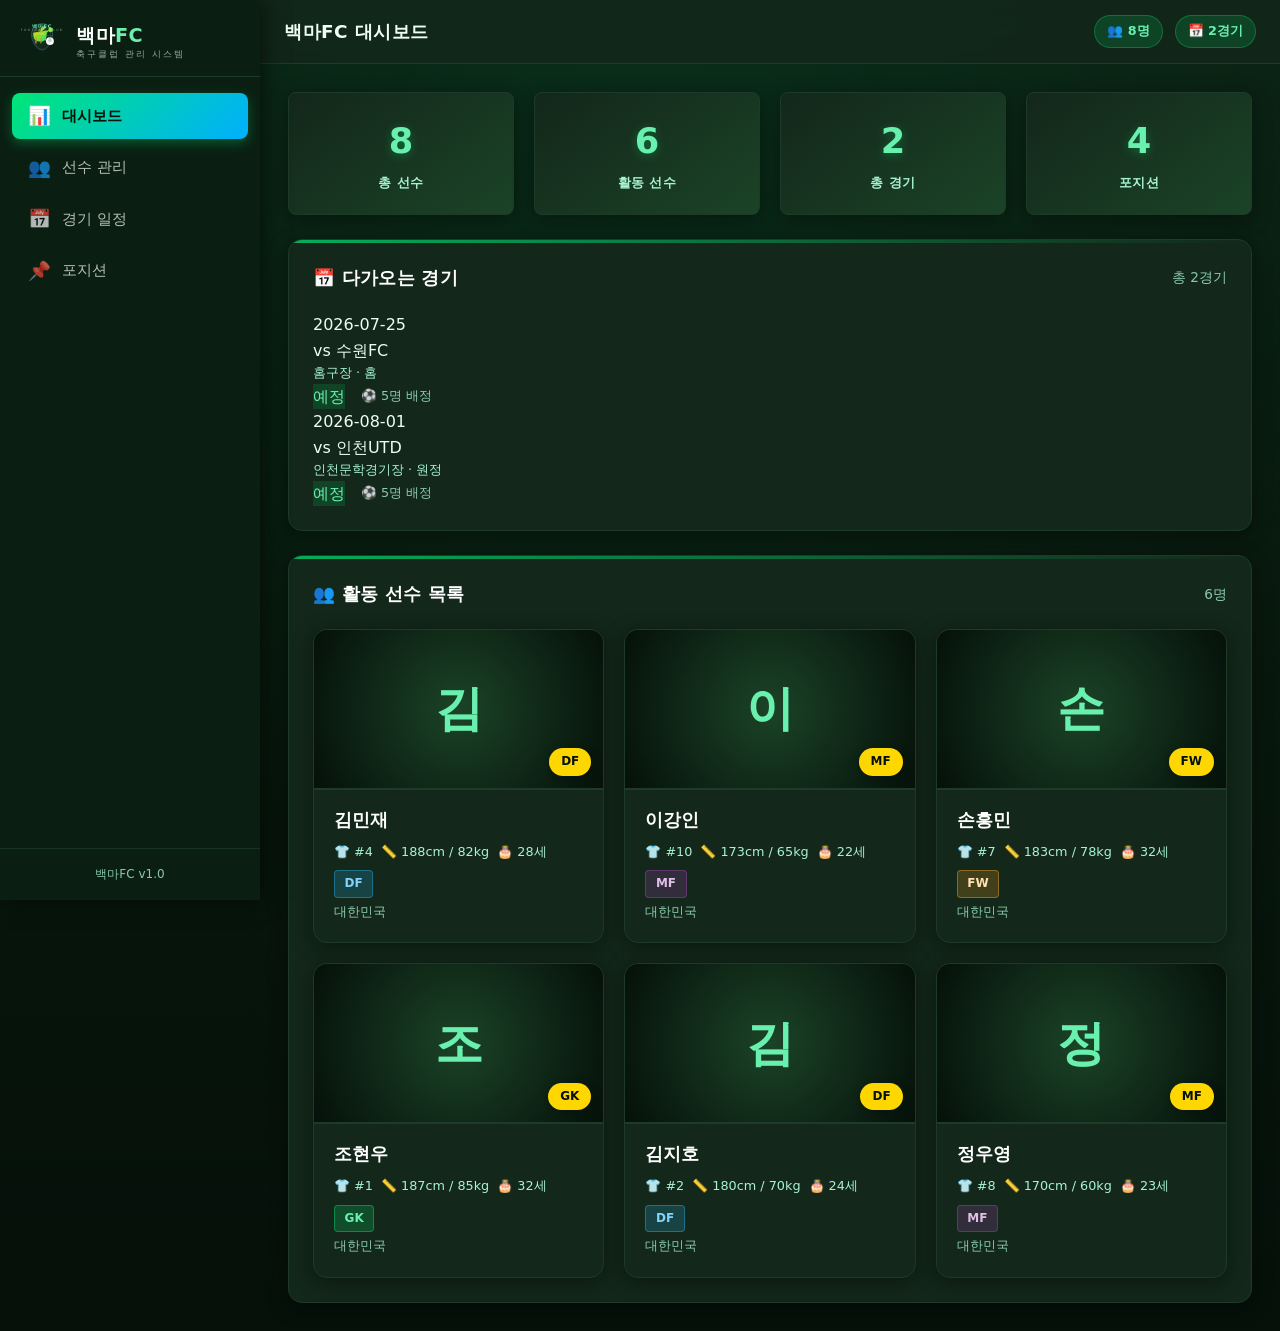
==== commit ca30eb32: "feat: 백마FC 클럽 관리 웹 UI 및 핵심 앱 로직 구현 - index.html, style.css, app.js 신규 구축 및 연동 - 선수/경기 목록 및 상세 관리 (CR" ====
--- a/index.html
+++ b/index.html
@@ -2,717 +2,29 @@
 <html lang="ko">
 <head>
   <meta charset="UTF-8">
-  <meta name="viewport" content="width=device-width, initial-scale=1.0">
+  <meta name="viewport" content="width=device-width, initial-scale=1.0, maximum-scale=1.0, user-scalable=no">
   <title>백마FC 매니지먼트 시스템</title>
-  <style>
-    /* ===== CSS Variables ===== */
-    :root {
-      --primary: #1a2a3a;
-      --primary-light: #2c4a6a;
-      --primary-dark: #0f1a2a;
-      --accent: #e8a838;
-      --accent-hover: #d4932a;
-      --accent-light: #f5c542;
-      --success: #2e7d32;
-      --danger: #c62828;
-      --warning: #f9a825;
-      --info: #1565c0;
-      --bg: #f4f6f8;
-      --card-bg: #ffffff;
-      --text: #1a1a2e;
-      --text-light: #6b7280;
-      --border: #e2e8f0;
-      --shadow: 0 2px 12px rgba(0,0,0,0.06);
-      --radius: 12px;
-      --radius-sm: 8px;
-      --transition: 0.25s ease;
-      --sidebar-width: 260px;
-      --header-height: 60px;
-      --font: 'Segoe UI', system-ui, -apple-system, sans-serif;
-    }
-
-    /* ===== Reset & Base ===== */
-    *, *::before, *::after { box-sizing: border-box; margin: 0; padding: 0; }
-    html { scroll-behavior: smooth; }
-    body {
-      font-family: var(--font);
-      background: var(--bg);
-      color: var(--text);
-      line-height: 1.6;
-      display: flex;
-      min-height: 100vh;
-    }
-    button {
-      cursor: pointer;
-      font-family: inherit;
-      font-size: 0.9rem;
-      transition: var(--transition);
-    }
-    input, select, textarea {
-      font-family: inherit;
-      font-size: 0.9rem;
-      border: 1.5px solid var(--border);
-      border-radius: var(--radius-sm);
-      padding: 0.5rem 0.75rem;
-      background: var(--card-bg);
-      color: var(--text);
-      transition: var(--transition);
-    }
-    input:focus, select:focus, textarea:focus {
-      outline: none;
-      border-color: var(--primary-light);
-      box-shadow: 0 0 0 3px rgba(44,74,106,0.1);
-    }
-    textarea { resize: vertical; min-height: 80px; }
-    a { color: var(--primary-light); text-decoration: none; }
-
-    /* ===== Scrollbar ===== */
-    ::-webkit-scrollbar { width: 6px; height: 6px; }
-    ::-webkit-scrollbar-track { background: transparent; }
-    ::-webkit-scrollbar-thumb { background: #cbd5e1; border-radius: 10px; }
-    ::-webkit-scrollbar-thumb:hover { background: #94a3b8; }
-
-    /* ===== Sidebar ===== */
-    .sidebar {
-      width: var(--sidebar-width);
-      background: var(--primary);
-      color: #fff;
-      position: fixed;
-      top: 0;
-      left: 0;
-      bottom: 0;
-      z-index: 100;
-      display: flex;
-      flex-direction: column;
-      transition: transform var(--transition);
-      box-shadow: 2px 0 12px rgba(0,0,0,0.1);
-    }
-    .sidebar-brand {
-      padding: 1.25rem 1.25rem 0.75rem;
-      border-bottom: 1px solid rgba(255,255,255,0.1);
-      display: flex;
-      align-items: center;
-      gap: 0.75rem;
-      min-height: 84px;
-    }
-    .sidebar-brand .logo-emblem {
-      flex-shrink: 0;
-      width: 48px;
-      height: 48px;
-      position: relative;
-    }
-    .sidebar-brand .logo-emblem svg {
-      width: 100%;
-      height: 100%;
-      display: block;
-    }
-    .sidebar-brand .logo-text {
-      display: flex;
-      flex-direction: column;
-      line-height: 1.2;
-    }
-    .sidebar-brand .logo-text .club-name {
-      font-size: 1.2rem;
-      font-weight: 800;
-      letter-spacing: 0.5px;
-      color: #fff;
-    }
-    .sidebar-brand .logo-text .club-name span {
-      color: var(--accent-light);
-    }
-    .sidebar-brand .logo-text .club-sub {
-      font-size: 0.55rem;
-      font-weight: 400;
-      opacity: 0.6;
-      letter-spacing: 2px;
-      text-transform: uppercase;
-      margin-top: 2px;
-    }
-
-    .sidebar-nav {
-      flex: 1;
-      padding: 1rem 0.75rem;
-      display: flex;
-      flex-direction: column;
-      gap: 0.25rem;
-    }
-    .sidebar-nav .nav-item {
-      display: flex;
-      align-items: center;
-      gap: 0.75rem;
-      padding: 0.7rem 0.9rem;
-      border-radius: var(--radius-sm);
-      color: rgba(255,255,255,0.7);
-      transition: var(--transition);
-      font-size: 0.9rem;
-      border: none;
-      background: none;
-      width: 100%;
-      text-align: left;
-    }
-    .sidebar-nav .nav-item:hover {
-      background: rgba(255,255,255,0.1);
-      color: #fff;
-    }
-    .sidebar-nav .nav-item.active {
-      background: var(--accent);
-      color: var(--primary-dark);
-      font-weight: 600;
-    }
-    .sidebar-nav .nav-item .nav-icon {
-      width: 22px;
-      text-align: center;
-      font-size: 1.1rem;
-    }
-
-    .sidebar-footer {
-      padding: 1rem 1.25rem;
-      border-top: 1px solid rgba(255,255,255,0.1);
-      font-size: 0.75rem;
-      opacity: 0.6;
-      text-align: center;
-    }
-
-    /* ===== Main Layout ===== */
-    .main-wrapper {
-      margin-left: var(--sidebar-width);
-      flex: 1;
-      display: flex;
-      flex-direction: column;
-      min-height: 100vh;
-    }
-    .main-header {
-      height: var(--header-height);
-      background: var(--card-bg);
-      border-bottom: 1px solid var(--border);
-      display: flex;
-      align-items: center;
-      justify-content: space-between;
-      padding: 0 2rem;
-      position: sticky;
-      top: 0;
-      z-index: 50;
-    }
-    .main-header h2 {
-      font-size: 1.15rem;
-      font-weight: 700;
-      color: var(--primary);
-    }
-    .main-header .header-actions {
-      display: flex;
-      align-items: center;
-      gap: 1rem;
-    }
-    .main-header .header-actions .badge {
-      background: var(--primary-light);
-      color: #fff;
-      padding: 0.25rem 0.75rem;
-      border-radius: 20px;
-      font-size: 0.8rem;
-    }
-    .mobile-toggle {
-      display: none;
-      background: none;
-      border: none;
-      font-size: 1.5rem;
-      color: var(--primary);
-      padding: 0.25rem;
-    }
-
-    .main-content {
-      flex: 1;
-      padding: 2rem;
-      overflow-y: auto;
-    }
-
-    /* ===== Utility ===== */
-    .container { max-width: 1320px; margin: 0 auto; }
-    .card {
-      background: var(--card-bg);
-      border-radius: var(--radius);
-      box-shadow: var(--shadow);
-      padding: 1.5rem;
-      border: 1px solid var(--border);
-      transition: var(--transition);
-    }
-    .card-header {
-      display: flex;
-      align-items: center;
-      justify-content: space-between;
-      margin-bottom: 1.25rem;
-      flex-wrap: wrap;
-      gap: 0.75rem;
-    }
-    .card-header h3 {
-      font-size: 1.05rem;
-      font-weight: 700;
-    }
-    .card-header .actions {
-      display: flex;
-      gap: 0.5rem;
-      flex-wrap: wrap;
-    }
-
-    /* ===== Buttons ===== */
-    .btn {
-      display: inline-flex;
-      align-items: center;
-      gap: 0.4rem;
-      padding: 0.5rem 1.2rem;
-      border-radius: var(--radius-sm);
-      border: none;
-      font-weight: 600;
-      font-size: 0.85rem;
-      transition: var(--transition);
-      white-space: nowrap;
-    }
-    .btn-primary {
-      background: var(--primary-light);
-      color: #fff;
-    }
-    .btn-primary:hover { background: var(--primary); }
-    .btn-accent {
-      background: var(--accent);
-      color: var(--primary-dark);
-    }
-    .btn-accent:hover { background: var(--accent-hover); }
-    .btn-success {
-      background: var(--success);
-      color: #fff;
-    }
-    .btn-success:hover { background: #1b5e20; }
-    .btn-danger {
-      background: var(--danger);
-      color: #fff;
-    }
-    .btn-danger:hover { background: #b71c1c; }
-    .btn-sm {
-      padding: 0.3rem 0.8rem;
-      font-size: 0.8rem;
-    }
-    .btn-outline {
-      background: transparent;
-      border: 1.5px solid var(--border);
-      color: var(--text);
-    }
-    .btn-outline:hover { border-color: var(--primary-light); }
-    .btn-warning {
-      background: var(--warning);
-      color: var(--primary-dark);
-    }
-    .btn-warning:hover { background: #e0a800; }
-    .btn-ghost {
-      background: transparent;
-      color: var(--text-light);
-      padding: 0.3rem 0.6rem;
-    }
-    .btn-ghost:hover { background: var(--bg); }
-
-    /* ===== Tables ===== */
-    .table-wrap {
-      overflow-x: auto;
-      border-radius: var(--radius-sm);
-      border: 1px solid var(--border);
-    }
-    table {
-      width: 100%;
-      border-collapse: collapse;
-      font-size: 0.9rem;
-    }
-    table th {
-      background: var(--primary);
-      color: #fff;
-      padding: 0.75rem 1rem;
-      text-align: left;
-      font-weight: 600;
-      font-size: 0.8rem;
-      text-transform: uppercase;
-      letter-spacing: 0.5px;
-    }
-    table td {
-      padding: 0.75rem 1rem;
-      border-bottom: 1px solid var(--border);
-      vertical-align: middle;
-    }
-    table tr:hover td { background: #f8fafc; }
-    table .status {
-      display: inline-block;
-      padding: 0.15rem 0.6rem;
-      border-radius: 20px;
-      font-size: 0.75rem;
-      font-weight: 600;
-    }
-    .status-active { background: #e8f5e9; color: var(--success); }
-    .status-injured { background: #fff3e0; color: #e65100; }
-    .status-retired { background: #f5f5f5; color: var(--text-light); }
-    .status-inactive { background: #e0e7ff; color: var(--info); }
-    .status-playing { background: #e0f2f1; color: #00796b; }
-
-    /* ===== Forms ===== */
-    .form-grid {
-      display: grid;
-      grid-template-columns: repeat(auto-fit, minmax(200px, 1fr));
-      gap: 1rem;
-    }
-    .form-grid .full-width { grid-column: 1 / -1; }
-    .form-group {
-      display: flex;
-      flex-direction: column;
-      gap: 0.25rem;
-    }
-    .form-group label {
-      font-size: 0.8rem;
-      font-weight: 600;
-      color: var(--text-light);
-    }
-    .form-group input, .form-group select { width: 100%; }
-
-    /* ===== Modal ===== */
-    .modal-overlay {
-      display: none;
-      position: fixed;
-      top: 0; left: 0; right: 0; bottom: 0;
-      background: rgba(0,0,0,0.4);
-      z-index: 200;
-      align-items: center;
-      justify-content: center;
-      padding: 1rem;
-    }
-    .modal-overlay.open { display: flex; }
-    .modal {
-      background: var(--card-bg);
-      border-radius: var(--radius);
-      box-shadow: 0 20px 60px rgba(0,0,0,0.2);
-      max-width: 560px;
-      width: 100%;
-      max-height: 90vh;
-      overflow-y: auto;
-      padding: 1.5rem;
-      animation: modalIn 0.25s ease;
-    }
-    @keyframes modalIn { from { opacity: 0; transform: scale(0.95) translateY(10px); } to { opacity: 1; transform: scale(1) translateY(0); } }
-    .modal h3 {
-      margin-bottom: 1rem;
-      font-size: 1.1rem;
-      color: var(--primary);
-    }
-    .modal-actions {
-      display: flex;
-      justify-content: flex-end;
-      gap: 0.75rem;
-      margin-top: 1.5rem;
-    }
-
-    /* ===== Stats Grid ===== */
-    .stats-grid {
-      display: grid;
-      grid-template-columns: repeat(auto-fit, minmax(200px, 1fr));
-      gap: 1rem;
-      margin-bottom: 1.5rem;
-    }
-    .stat-card {
-      background: var(--card-bg);
-      border-radius: var(--radius-sm);
-      padding: 1.25rem;
-      border: 1px solid var(--border);
-      box-shadow: var(--shadow);
-      text-align: center;
-      transition: var(--transition);
-    }
-    .stat-card:hover { transform: translateY(-2px); box-shadow: 0 6px 20px rgba(0,0,0,0.08); }
-    .stat-card .stat-number {
-      font-size: 2rem;
-      font-weight: 800;
-      color: var(--primary);
-    }
-    .stat-card .stat-label {
-      font-size: 0.8rem;
-      color: var(--text-light);
-      margin-top: 0.25rem;
-      font-weight: 500;
-    }
-
-    /* ===== Player Card ===== */
-    .player-grid {
-      display: grid;
-      grid-template-columns: repeat(auto-fill, minmax(280px, 1fr));
-      gap: 1.25rem;
-    }
-    .player-card {
-      background: var(--card-bg);
-      border-radius: var(--radius);
-      border: 1px solid var(--border);
-      overflow: hidden;
-      box-shadow: var(--shadow);
-      transition: var(--transition);
-    }
-    .player-card:hover { transform: translateY(-2px); box-shadow: 0 8px 24px rgba(0,0,0,0.08); }
-    .player-card .player-avatar {
-      width: 100%;
-      height: 160px;
-      background: var(--primary-light);
-      display: flex;
-      align-items: center;
-      justify-content: center;
-      font-size: 3rem;
-      font-weight: 700;
-      color: rgba(255,255,255,0.8);
-      position: relative;
-    }
-    .player-card .player-avatar .position-badge {
-      position: absolute;
-      bottom: 0.75rem;
-      right: 0.75rem;
-      background: var(--accent);
-      color: var(--primary-dark);
-      padding: 0.2rem 0.7rem;
-      border-radius: 20px;
-      font-size: 0.7rem;
-      font-weight: 700;
-    }
-    .player-card .player-body {
-      padding: 1rem 1.25rem 1.25rem;
-    }
-    .player-card .player-body h4 {
-      font-size: 1.05rem;
-      font-weight: 700;
-    }
-    .player-card .player-body .player-info {
-      display: flex;
-      flex-wrap: wrap;
-      gap: 0.5rem;
-      margin-top: 0.5rem;
-      font-size: 0.8rem;
-      color: var(--text-light);
-    }
-    .player-card .player-body .player-info span { display: flex; align-items: center; gap: 0.3rem; }
-    .player-card .player-actions {
-      display: flex;
-      gap: 0.4rem;
-      margin-top: 0.75rem;
-      padding-top: 0.75rem;
-      border-top: 1px solid var(--border);
-    }
-
-    /* ===== Match Lineup ===== */
-    .lineup-container {
-      display: grid;
-      grid-template-columns: repeat(auto-fit, minmax(140px, 1fr));
-      gap: 0.75rem;
-      margin-top: 1rem;
-    }
-    .lineup-spot {
-      background: #f8fafc;
-      border-radius: var(--radius-sm);
-      border: 2px dashed var(--border);
-      padding: 0.75rem;
-      text-align: center;
-      transition: var(--transition);
-    }
-    .lineup-spot.assigned {
-      border-color: var(--primary-light);
-      background: #ebf4ff;
-    }
-    .lineup-spot .player-name {
-      font-weight: 600;
-      font-size: 0.9rem;
-    }
-    .lineup-spot .position-label {
-      font-size: 0.7rem;
-      color: var(--text-light);
-      margin-top: 0.2rem;
-    }
-    .lineup-spot .lineup-actions {
-      margin-top: 0.5rem;
-      display: flex;
-      gap: 0.3rem;
-      justify-content: center;
-    }
-
-    /* ===== Position Indicators ===== */
-    .position-tags {
-      display: flex;
-      gap: 0.4rem;
-      flex-wrap: wrap;
-    }
-    .position-tag {
-      padding: 0.2rem 0.6rem;
-      border-radius: 4px;
-      font-size: 0.75rem;
-      font-weight: 600;
-      background: var(--bg);
-      color: var(--text-light);
-    }
-    .pos-GK { background: #c8e6c9; color: #1b5e20; }
-    .pos-DF { background: #bbdefb; color: #1565c0; }
-    .pos-MF { background: #e1bee7; color: #6a1b9a; }
-    .pos-FW { background: #fff3e0; color: #e65100; }
-
-    /* ===== Empty State ===== */
-    .empty-state {
-      text-align: center;
-      padding: 3rem 1rem;
-      color: var(--text-light);
-    }
-    .empty-state .empty-icon { font-size: 3rem; margin-bottom: 0.75rem; opacity: 0.5; }
-    .empty-state p { font-size: 0.95rem; }
-
-    /* ===== Match List ===== */
-    .match-list-item {
-      display: flex;
-      align-items: center;
-      justify-content: space-between;
-      padding: 0.85rem 1rem;
-      border-bottom: 1px solid var(--border);
-      gap: 1rem;
-    }
-    .match-list-item:last-child { border-bottom: none; }
-    .match-list-item .match-info {
-      display: flex;
-      align-items: center;
-      gap: 1rem;
-      flex: 1;
-      min-width: 0;
-    }
-    .match-list-item .match-info .date {
-      font-size: 0.8rem;
-      color: var(--text-light);
-      white-space: nowrap;
-    }
-    .match-list-item .match-info .vs {
-      font-weight: 700;
-      color: var(--primary);
-    }
-    .match-list-item .match-status {
-      font-size: 0.75rem;
-      padding: 0.2rem 0.7rem;
-      border-radius: 20px;
-      font-weight: 600;
-    }
-    .match-list-item .match-actions {
-      display: flex;
-      gap: 0.4rem;
-    }
-
-    /* ===== Toast ===== */
-    .toast-container {
-      position: fixed;
-      bottom: 1.5rem;
-      right: 1.5rem;
-      z-index: 999;
-      display: flex;
-      flex-direction: column;
-      gap: 0.5rem;
-      max-width: 360px;
-    }
-    .toast {
-      background: var(--primary);
-      color: #fff;
-      padding: 0.75rem 1.25rem;
-      border-radius: var(--radius-sm);
-      box-shadow: 0 4px 16px rgba(0,0,0,0.15);
-      font-size: 0.9rem;
-      animation: toastIn 0.3s ease;
-      display: flex;
-      align-items: center;
-      gap: 0.6rem;
-    }
-    .toast.success { background: var(--success); }
-    .toast.error { background: var(--danger); }
-    .toast.warning { background: var(--warning); color: var(--primary-dark); }
-    @keyframes toastIn { from { opacity: 0; transform: translateX(20px); } to { opacity: 1; transform: translateX(0); } }
-
-    /* ===== Responsive ===== */
-    @media (max-width: 768px) {
-      .sidebar { transform: translateX(-100%); }
-      .sidebar.open { transform: translateX(0); }
-      .main-wrapper { margin-left: 0; }
-      .main-header { padding: 0 1rem; }
-      .main-content { padding: 1rem; }
-      .mobile-toggle { display: block; }
-      .form-grid { grid-template-columns: 1fr; }
-      .stats-grid { grid-template-columns: repeat(2, 1fr); }
-      .player-grid { grid-template-columns: 1fr; }
-      .lineup-container { grid-template-columns: repeat(2, 1fr); }
-      .modal { max-width: 95vw; padding: 1rem; }
-      .toast-container { left: 1rem; right: 1rem; bottom: 1rem; max-width: none; }
-      .match-list-item { flex-wrap: wrap; }
-    }
-    @media (max-width: 480px) {
-      .stats-grid { grid-template-columns: 1fr; }
-      .lineup-container { grid-template-columns: 1fr; }
-      .main-header .header-actions .badge { display: none; }
-    }
-
-    /* ===== Misc ===== */
-    .flex-between { display: flex; justify-content: space-between; align-items: center; }
-    .flex-center { display: flex; align-items: center; gap: 0.5rem; }
-    .gap-1 { gap: 0.5rem; }
-    .gap-2 { gap: 1rem; }
-    .mt-1 { margin-top: 0.75rem; }
-    .mt-2 { margin-top: 1.5rem; }
-    .mb-1 { margin-bottom: 0.75rem; }
-    .text-center { text-align: center; }
-    .text-light { color: var(--text-light); }
-    .text-muted { font-size: 0.85rem; }
-    .hidden { display: none !important; }
-
-    /* ===== Match Detail - Field Layout ===== */
-    .field-grid {
-      display: grid;
-      grid-template-columns: repeat(11, 1fr);
-      gap: 4px;
-      margin: 1rem 0;
-      position: relative;
-    }
-    .field-grid .empty-cell {
-      border: 1px solid var(--border);
-      border-radius: var(--radius-sm);
-      min-height: 50px;
-      display: flex;
-      align-items: center;
-      justify-content: center;
-      font-size: 0.75rem;
-      color: var(--text-light);
-    }
-    .field-grid .player-cell {
-      border: 1px solid var(--border);
-      border-radius: var(--radius-sm);
-      padding: 0.5rem 0.4rem;
-      display: flex;
-      flex-direction: column;
-      align-items: center;
-      gap: 0.2rem;
-      background: #f8fafc;
-      min-height: 50px;
-    }
-    .field-grid .player-cell .p-name { font-weight: 600; font-size: 0.8rem; }
-    .field-grid .player-cell .p-num { font-size: 0.7rem; color: var(--text-light); }
-    .field-grid .player-cell .p-pos { font-size: 0.6rem; font-weight: 600; padding: 0.1rem 0.4rem; border-radius: 4px; }
-    .field-grid .player-cell .p-actions { margin-top: 0.25rem; display: flex; gap: 0.2rem; justify-content: center; }
-    .field-grid .player-cell .p-actions button { font-size: 0.6rem; padding: 0.1rem 0.4rem; }
-    .field-grid .player-cell .p-pos.pos-GK { background: #c8e6c9; color: #1b5e20; }
-    .field-grid .player-cell .p-pos.pos-DF { background: #bbdefb; color: #1565c0; }
-    .field-grid .player-cell .p-pos.pos-MF { background: #e1bee7; color: #6a1b9a; }
-    .field-grid .player-cell .p-pos.pos-FW { background: #fff3e0; color: #e65100; }
-  </style>
+  <!-- CSS Module -->
+  <link rel="stylesheet" href="css/style.css">
 </head>
 <body>
+
+  <!-- Mobile Backdrop Overlay -->
+  <div class="sidebar-backdrop" id="sidebarBackdrop"></div>
 
   <!-- ===== SIDEBAR ===== -->
   <aside class="sidebar" id="sidebar">
     <div class="sidebar-brand">
       <div class="logo-emblem">
         <svg viewBox="0 0 100 100" xmlns="http://www.w3.org/2000/svg" role="img" aria-label="백마FC 엠블럼">
-          <!-- Shield background -->
           <defs>
             <linearGradient id="shieldGrad" x1="0%" y1="0%" x2="100%" y2="100%">
-              <stop offset="0%" stop-color="#1a2a3a"/>
-              <stop offset="100%" stop-color="#0f1a2a"/>
+              <stop offset="0%" stop-color="#1b4327"/>
+              <stop offset="100%" stop-color="#0a1f12"/>
             </linearGradient>
             <linearGradient id="horseGrad" x1="0%" y1="0%" x2="100%" y2="100%">
-              <stop offset="0%" stop-color="#f5c542"/>
-              <stop offset="100%" stop-color="#e8a838"/>
+              <stop offset="0%" stop-color="#ffd700"/>
+              <stop offset="100%" stop-color="#00e676"/>
             </linearGradient>
             <linearGradient id="ballGrad" x1="0%" y1="0%" x2="100%" y2="100%">
               <stop offset="0%" stop-color="#ffffff"/>
@@ -731,51 +43,36 @@
           <!-- Shield shape -->
           <path d="M50 8 C62 8 74 18 74 32 C74 50 62 68 50 68 C38 68 26 50 26 32 C26 18 38 8 50 8Z"
                 fill="url(#shieldGrad)" stroke="#2c4a6a" stroke-width="2"/>
-          <!-- Decorative inner border -->
           <path d="M50 14 C60 14 70 24 70 36 C70 52 60 66 50 66 C40 66 30 52 30 36 C30 24 40 14 50 14Z"
                 fill="none" stroke="rgba(255,255,255,0.1)" stroke-width="1.5"/>
 
           <!-- Horse silhouette -->
           <g transform="translate(50, 38) scale(1.1)">
-            <!-- Horse body -->
             <path d="M-18 -8 C-18 0 -16 8 -12 8 L-8 10 L2 10 L4 8 L8 8 C8 4 10 -4 10 -8 L16 -14 Z"
                   fill="url(#horseGrad)" filter="url(#shadow)"/>
-            <!-- Horse neck -->
             <path d="M-4 -8 C-4 -18 2 -24 10 -20"
                   fill="url(#horseGrad)" filter="url(#shadow)"/>
-            <!-- Horse head -->
             <circle cx="18" cy="-14" r="5" fill="url(#horseGrad)" filter="url(#shadow)"/>
             <circle cx="19" cy="-15" r="1" fill="#fff" opacity="0.3"/>
-            <!-- Horse mane -->
             <path d="M-4 -8 Q-8 -20 2 -18" stroke="#d4932a" stroke-width="1.5" fill="none" opacity="0.6"/>
             <path d="M-6 -2 Q-10 -18 -2 -14" stroke="#d4932a" stroke-width="1.5" fill="none" opacity="0.5"/>
-            <!-- Horse tail -->
             <path d="M-10 8 Q-16 14 -12 12" stroke="#d4932a" stroke-width="1.5" fill="none" opacity="0.5"/>
-            <!-- Horse leg - front -->
             <rect x="-14" y="0" width="3" height="14" rx="1" fill="#d4932a" opacity="0.8"/>
-            <!-- Horse leg - hind -->
             <rect x="-4" y="2" width="3" height="12" rx="1" fill="#d4932a" opacity="0.7"/>
-            <!-- Saddle -->
             <path d="M-6 -4 C-6 -10 4 -10 6 -4 Z" fill="rgba(255,255,255,0.15)" stroke="rgba(255,255,255,0.1)" stroke-width="0.5"/>
-            <!-- Saddle strap -->
             <path d="M-6 -4 L6 -4" stroke="rgba(255,255,255,0.1)" stroke-width="0.5"/>
           </g>
 
-          <!-- Football (soccer ball) -->
+          <!-- Football -->
           <g transform="translate(68, 48) scale(0.9)">
             <circle cx="0" cy="0" r="10" fill="url(#ballGrad)" filter="url(#shadow)"/>
-            <!-- Ball pattern - pentagon -->
             <polygon points="-3,-10 5,-3.5 3,1 -5,1 -2,-4" fill="rgba(0,0,0,0.08)" stroke="rgba(0,0,0,0.12)" stroke-width="0.5"/>
             <polygon points="3,-10 -5,-3.5 -3,1 5,1 2,-4" fill="rgba(0,0,0,0.08)" stroke="rgba(0,0,0,0.12)" stroke-width="0.5"/>
-            <!-- Cross seams -->
             <line x1="-10" y1="0" x2="10" y2="0" stroke="rgba(0,0,0,0.08)" stroke-width="0.5"/>
             <line x1="0" y1="-10" x2="0" y2="10" stroke="rgba(0,0,0,0.08)" stroke-width="0.5"/>
           </g>
 
-          <!-- Shield bottom accent line -->
           <line x1="26" y1="36" x2="74" y2="36" stroke="var(--accent)" stroke-width="1.5" opacity="0.4"/>
-
-          <!-- "백마" text along shield -->
           <text x="50" y="19" text-anchor="middle" fill="var(--accent-light)"
                 font-family="'Segoe UI', system-ui, sans-serif" font-weight="800"
                 font-size="11" letter-spacing="2">백마FC</text>
@@ -803,7 +100,7 @@
 
     <!-- Header -->
     <header class="main-header">
-      <div style="display:flex;align-items:center;gap:0.75rem;">
+      <div style="display:flex;align-items:center;gap:0.5rem;min-width:0;">
         <button class="mobile-toggle" id="mobileToggle" aria-label="메뉴">☰</button>
         <h2 id="pageTitle">백마FC 대시보드</h2>
       </div>
@@ -817,6 +114,26 @@
     <main class="main-content" id="mainContent">
       <!-- Content will be rendered by JS -->
     </main>
+
+    <!-- Mobile Bottom Navigation Bar -->
+    <nav class="mobile-bottom-nav">
+      <button class="bottom-nav-item active" data-view="dashboard">
+        <span class="nav-icon">📊</span>
+        <span>대시보드</span>
+      </button>
+      <button class="bottom-nav-item" data-view="players">
+        <span class="nav-icon">👥</span>
+        <span>선수목록</span>
+      </button>
+      <button class="bottom-nav-item" data-view="matches">
+        <span class="nav-icon">📅</span>
+        <span>경기일정</span>
+      </button>
+      <button class="bottom-nav-item" data-view="positions">
+        <span class="nav-icon">📌</span>
+        <span>포지션</span>
+      </button>
+    </nav>
   </div>
 
   <!-- ===== MODAL ===== -->
@@ -834,889 +151,7 @@
   <!-- ===== TOAST CONTAINER ===== -->
   <div class="toast-container" id="toastContainer"></div>
 
-  <script>
-    // ========================================================================
-    // DATA STORE (localStorage based)
-    // ========================================================================
-    const STORE_KEY = 'fc_manager_data';
-
-    let store = {
-      players: [],
-      matches: [],
-      positions: [
-        { id: 'gk', label: 'GK', name: '골키퍼', count: 0 },
-        { id: 'df', label: 'DF', name: '수비수', count: 0 },
-        { id: 'mf', label: 'MF', name: '미드필더', count: 0 },
-        { id: 'fw', label: 'FW', name: '공격수', count: 0 }
-      ]
-    };
-
-    function loadStore() {
-      try {
-        const raw = localStorage.getItem(STORE_KEY);
-        if (raw) {
-          const parsed = JSON.parse(raw);
-          store = parsed;
-        } else {
-          seedData();
-        }
-      } catch(e) { seedData(); }
-      updatePositionCounts();
-      saveStore();
-    }
-
-    function saveStore() {
-      try { localStorage.setItem(STORE_KEY, JSON.stringify(store)); } catch(e) {}
-    }
-
-    function seedData() {
-      store.players = [
-        { id: 'p1', name: '김민재', number: 4, position: 'DF', age: 28, height: 188, weight: 82, nationality: '대한민국', status: 'active', notes: '백마FC 주력 수비수' },
-        { id: 'p2', name: '이강인', number: 10, position: 'MF', age: 22, height: 173, weight: 65, nationality: '대한민국', status: 'active', notes: '공격형 미드필더, 백마FC 에이스' },
-        { id: 'p3', name: '손흥민', number: 7, position: 'FW', age: 32, height: 183, weight: 78, nationality: '대한민국', status: 'active', notes: '백마FC 주력 공격수' },
-        { id: 'p4', name: '조현우', number: 1, position: 'GK', age: 32, height: 187, weight: 85, nationality: '대한민국', status: 'active', notes: '수석 골키퍼' },
-        { id: 'p5', name: '황희찬', number: 22, position: 'FW', age: 27, height: 177, weight: 72, nationality: '대한민국', status: 'injured', notes: '부상 회복 중, 백마FC 영건' },
-        { id: 'p6', name: '김지호', number: 2, position: 'DF', age: 24, height: 180, weight: 70, nationality: '대한민국', status: 'active', notes: '센터백' },
-        { id: 'p7', name: '박지수', number: 25, position: 'MF', age: 30, height: 176, weight: 70, nationality: '대한민국', status: 'retired', notes: '은퇴, 백마FC 레전드' },
-        { id: 'p8', name: '정우영', number: 8, position: 'MF', age: 23, height: 170, weight: 60, nationality: '대한민국', status: 'active', notes: '크리에이티브 미드필더' },
-      ];
-      store.matches = [
-        { id: 'm1', name: '백마FC 홈 경기 vs 수원FC', date: '2026-07-25', location: '홈구장', opponent: '수원FC', home: true, status: 'scheduled', players: ['p3','p2','p1','p6','p8'] },
-        { id: 'm2', name: '백마FC 원정 경기 vs 인천UTD', date: '2026-08-01', location: '인천문학경기장', opponent: '인천UTD', home: false, status: 'scheduled', players: ['p4','p1','p6','p8','p3'] },
-      ];
-      updatePositionCounts();
-      saveStore();
-    }
-
-    function updatePositionCounts() {
-      const activePlayers = store.players.filter(p => p.status === 'active');
-      store.positions.forEach(pos => {
-        pos.count = activePlayers.filter(p => p.position === pos.id).length;
-      });
-    }
-
-    // ========================================================================
-    // STATE
-    // ========================================================================
-    let currentView = 'dashboard';
-    let editingPlayerId = null;
-    let editingMatchId = null;
-    let searchQuery = '';
-
-    // ========================================================================
-    // HELPERS
-    // ========================================================================
-    function getPlayer(id) { return store.players.find(p => p.id === id); }
-    function getMatch(id) { return store.matches.find(m => m.id === id); }
-    function getPosition(id) { return store.positions.find(p => p.id === id); }
-
-    function generateId() { return Date.now().toString(36) + Math.random().toString(36).substr(2, 6); }
-
-    function formatDate(dateStr) {
-      if (!dateStr) return '';
-      const d = new Date(dateStr);
-      return `${d.getFullYear()}-${String(d.getMonth()+1).padStart(2,'0')}-${String(d.getDate()).padStart(2,'0')}`;
-    }
-
-    function statusLabel(status) {
-      const map = { active: '활동', injured: '부상', retired: '은퇴', inactive: '비활동', scheduled: '예정', played: '경기완료', home: '홈', away: '원정' };
-      return map[status] || status;
-    }
-
-    function getPlayerInitials(name) { return name.charAt(0); }
-
-    // ========================================================================
-    // TOAST
-    // ========================================================================
-    function showToast(message, type = 'success') {
-      const container = document.getElementById('toastContainer');
-      const el = document.createElement('div');
-      el.className = `toast ${type}`;
-      el.textContent = message;
-      container.appendChild(el);
-      setTimeout(() => { el.style.opacity = '0'; el.style.transition = '0.3s'; el.style.transform = 'translateX(20px)'; setTimeout(() => el.remove(), 300); }, 3000);
-    }
-
-    // ========================================================================
-    // RENDER: DASHBOARD
-    // ========================================================================
-    function renderDashboard() {
-      currentView = 'dashboard';
-      document.getElementById('pageTitle').textContent = '백마FC 대시보드';
-      document.getElementById('mainContent').innerHTML = `
-        <div class="stats-grid" id="statsGrid">
-          <div class="stat-card"><div class="stat-number" id="statPlayers">0</div><div class="stat-label">총 선수</div></div>
-          <div class="stat-card"><div class="stat-number" id="statActive">0</div><div class="stat-label">활동 선수</div></div>
-          <div class="stat-card"><div class="stat-number" id="statMatches">0</div><div class="stat-label">총 경기</div></div>
-          <div class="stat-card"><div class="stat-number" id="statPositions">0</div><div class="stat-label">포지션</div></div>
-        </div>
-        <div class="card">
-          <div class="card-header"><h3>📅 다가오는 경기</h3><span class="text-muted">총 ${store.matches.length}경기</span></div>
-          <div id="upcomingMatches"></div>
-        </div>
-        <div class="card mt-2">
-          <div class="card-header"><h3>👥 활동 선수 목록</h3><span class="text-muted">${store.players.filter(p=>p.status==='active').length}명</span></div>
-          <div id="dashboardPlayerList"></div>
-        </div>
-      `;
-      renderStats();
-      renderUpcomingMatches();
-      renderDashboardPlayers();
-      updateNav('dashboard');
-    }
-
-    function renderStats() {
-      const players = store.players;
-      const active = players.filter(p => p.status === 'active');
-      const matches = store.matches;
-      document.getElementById('statPlayers').textContent = players.length;
-      document.getElementById('statActive').textContent = active.length;
-      document.getElementById('statMatches').textContent = matches.length;
-      document.getElementById('statPositions').textContent = store.positions.length;
-      document.getElementById('playerCountBadge').textContent = `👥 ${players.length}명`;
-      document.getElementById('matchCountBadge').textContent = `📅 ${matches.length}경기`;
-    }
-
-    function renderUpcomingMatches() {
-      const sorted = [...store.matches].sort((a,b) => a.date.localeCompare(b.date));
-      const container = document.getElementById('upcomingMatches');
-      if (sorted.length === 0) {
-        container.innerHTML = '<div class="empty-state"><p>예정된 경기가 없습니다.</p></div>';
-        return;
-      }
-      container.innerHTML = sorted.map(m => `
-        <div class="match-list-item" style="cursor:pointer;" data-match-id="${m.id}" onclick="navigateToMatchDetail('${m.id}')">
-          <div class="match-info">
-            <div class="date">${formatDate(m.date)}</div>
-            <div class="vs">vs ${m.opponent}</div>
-            <div style="font-size:0.8rem;color:var(--text-light);">${m.location} · ${m.home ? '홈' : '원정'}</div>
-          </div>
-          <div style="display:flex;align-items:center;gap:1rem;">
-            <span class="match-status" style="${m.status==='scheduled'?'background:#e0f2f1;color:#00796b':''}">${statusLabel(m.status)}</span>
-            <span class="text-muted text-muted" style="font-size:0.8rem;">⚽ ${(m.players||[]).filter(id=>getPlayer(id)).length}명 배정</span>
-          </div>
-        </div>
-      `).join('');
-    }
-
-    function renderDashboardPlayers() {
-      const active = store.players.filter(p => p.status === 'active');
-      const container = document.getElementById('dashboardPlayerList');
-      if (active.length === 0) {
-        container.innerHTML = '<div class="empty-state"><p>활동 선수가 없습니다.</p></div>';
-        return;
-      }
-      container.innerHTML = `
-        <div class="player-grid">
-          ${active.map(p => `
-            <div class="player-card" onclick="navigateToPlayerDetail('${p.id}')" style="cursor:pointer;">
-              <div class="player-avatar" style="background:var(--primary-light);">
-                ${getPlayerInitials(p.name)}
-                <span class="position-badge">${p.position.toUpperCase()}</span>
-              </div>
-              <div class="player-body">
-                <h4>${p.name}</h4>
-                <div class="player-info">
-                  <span>👕 #${p.number}</span>
-                  <span>📏 ${p.height}cm / ${p.weight}kg</span>
-                  <span>🎂 ${p.age}세</span>
-                  <span class="position-tag pos-${p.position}">${p.position.toUpperCase()}</span>
-                </div>
-                <p class="text-muted" style="font-size:0.8rem;margin-top:0.25rem;">${p.nationality}</p>
-              </div>
-            </div>
-          `)}
-        </div>
-      `;
-    }
-
-    // ========================================================================
-    // RENDER: PLAYERS
-    // ========================================================================
-    function renderPlayers() {
-      currentView = 'players';
-      document.getElementById('pageTitle').textContent = '선수 관리';
-      const container = document.getElementById('mainContent');
-      container.innerHTML = `
-        <div class="card">
-          <div class="card-header">
-            <h3>👥 선수 목록</h3>
-            <div class="actions">
-              <input type="text" id="playerSearch" placeholder="🔍 선수 검색..." style="padding:0.4rem 0.75rem;font-size:0.85rem;">
-              <button class="btn btn-accent btn-sm" onclick="addPlayerFromDashboard()">➕ 선수 추가</button>
-            </div>
-          </div>
-          <div id="playerListContainer">
-            ${renderPlayerTable()}
-          </div>
-        </div>
-      `;
-      updateNav('players');
-    }
-
-    function renderPlayerTable() {
-      let list = [...store.players];
-      if (searchQuery) {
-        list = list.filter(p => p.name.toLowerCase().includes(searchQuery.toLowerCase()));
-      }
-      if (list.length === 0) {
-        return `<div class="empty-state"><div class="empty-icon">🏃</div><p>등록된 선수가 없습니다.</p></div>`;
-      }
-      return `
-        <div class="table-wrap">
-          <table>
-            <thead><tr>
-              <th>번호</th><th>이름</th><th>포지션</th><th>나이</th><th>신장</th><th>상태</th><th>관리</th>
-            </tr></thead>
-            <tbody>
-              ${list.map(p => `
-                <tr>
-                  <td>#${p.number}</td>
-                  <td><strong>${p.name}</strong></td>
-                  <td><span class="position-tag pos-${p.position}">${p.position.toUpperCase()}</span></td>
-                  <td>${p.age}세</td>
-                  <td>${p.height}cm / ${p.weight}kg</td>
-                  <td><span class="status status-${p.status}">${statusLabel(p.status)}</span></td>
-                  <td>
-                    <button class="btn btn-outline btn-sm" onclick="navigateToPlayerDetail('${p.id}')">상세</button>
-                    <button class="btn btn-outline btn-sm" onclick="editPlayer('${p.id}')">수정</button>
-                    <button class="btn btn-danger btn-sm" onclick="deletePlayer('${p.id}')">삭제</button>
-                  </td>
-                </tr>
-              `).join('')}
-            </tbody>
-          </table>
-        </div>
-      `;
-    }
-
-    // ========================================================================
-    // RENDER: MATCHES
-    // ========================================================================
-    function renderMatches() {
-      currentView = 'matches';
-      document.getElementById('pageTitle').textContent = '경기 일정';
-      const container = document.getElementById('mainContent');
-      container.innerHTML = `
-        <div class="card">
-          <div class="card-header">
-            <h3>📅 경기 일정</h3>
-            <div class="actions">
-              <button class="btn btn-accent btn-sm" onclick="addMatchFromDashboard()">➕ 새 경기</button>
-            </div>
-          </div>
-          <div id="matchListContainer">
-            ${renderMatchList()}
-          </div>
-        </div>
-      `;
-      updateNav('matches');
-    }
-
-    function renderMatchList() {
-      const list = [...store.matches].sort((a,b) => a.date.localeCompare(b.date));
-      if (list.length === 0) {
-        return `<div class="empty-state"><div class="empty-icon">📅</div><p>등록된 경기가 없습니다.</p></div>`;
-      }
-      return `
-        <div class="table-wrap">
-          <table>
-            <thead><tr><th>날짜</th><th>경기명</th><th>상대</th><th>장소</th><th>상태</th><th>배정 선수</th><th>관리</th></tr></thead>
-            <tbody>
-              ${list.map(m => `
-                <tr onclick="navigateToMatchDetail('${m.id}')" style="cursor:pointer;">
-                  <td>${formatDate(m.date)}</td>
-                  <td><strong>${m.name}</strong></td>
-                  <td>vs ${m.opponent}</td>
-                  <td>${m.location}</td>
-                  <td><span class="status status-${m.status}">${statusLabel(m.status)}</span></td>
-                  <td>${(m.players||[]).filter(id=>getPlayer(id)).length}명</td>
-                  <td>
-                    <button class="btn btn-outline btn-sm" onclick="navigateToMatchDetail('${m.id}')">상세</button>
-                    <button class="btn btn-outline btn-sm" onclick="editMatch('${m.id}')">수정</button>
-                    <button class="btn btn-danger btn-sm" onclick="deleteMatch('${m.id}')">삭제</button>
-                  </td>
-                </tr>
-              `).join('')}
-            </tbody>
-          </table>
-        </div>
-      `;
-    }
-
-    // ========================================================================
-    // RENDER: POSITIONS
-    // ========================================================================
-    function renderPositions() {
-      currentView = 'positions';
-      document.getElementById('pageTitle').textContent = '포지션 관리';
-      const container = document.getElementById('mainContent');
-      container.innerHTML = `
-        <div class="card">
-          <div class="card-header">
-            <h3>📌 포지션 설정</h3>
-            <div class="actions">
-              <button class="btn btn-accent btn-sm" onclick="addPosition()">➕ 포지션 추가</button>
-            </div>
-          </div>
-          <div style="display:grid;grid-template-columns:repeat(auto-fit,minmax(200px,1fr));gap:1rem;">
-            ${store.positions.map(pos => {
-              const players = store.players.filter(p => p.position === pos.id && p.status === 'active');
-              return `
-                <div class="card" style="padding:1rem;">
-                  <div style="display:flex;justify-content:space-between;align-items:center;margin-bottom:0.5rem;">
-                    <span class="position-tag pos-${pos.id}">${pos.label}</span>
-                    <span style="font-size:0.8rem;color:var(--text-light);">${pos.count}명</span>
-                  </div>
-                  <p class="text-muted" style="font-size:0.85rem;">${pos.name}</p>
-                  <div style="margin-top:0.75rem;">
-                    <button class="btn btn-outline btn-sm" onclick="editPosition('${pos.id}')">수정</button>
-                    <button class="btn btn-danger btn-sm" onclick="deletePosition('${pos.id}')">삭제</button>
-                  </div>
-                </div>
-              `;
-            }).join('')}
-          </div>
-        </div>
-      `;
-      updateNav('positions');
-    }
-
-    // ========================================================================
-    // NAVIGATION
-    // ========================================================================
-    function navigateTo(view) {
-      currentView = view;
-      if (view === 'dashboard') renderDashboard();
-      else if (view === 'players') renderPlayers();
-      else if (view === 'matches') renderMatches();
-      else if (view === 'positions') renderPositions();
-      updateNav(view);
-      closeMobileMenu();
-    }
-
-    function updateNav(view) {
-      document.querySelectorAll('.sidebar-nav .nav-item').forEach(el => {
-        el.classList.toggle('active', el.dataset.view === view);
-      });
-    }
-
-    function navigateToPlayerDetail(id) {
-      editingPlayerId = id;
-      renderPlayerDetail();
-    }
-
-    function navigateToMatchDetail(id) {
-      editingMatchId = id;
-      renderMatchDetail();
-    }
-
-    function editPlayer(id) {
-      editingPlayerId = id;
-      showPlayerForm();
-    }
-
-    function editMatch(id) {
-      editingMatchId = id;
-      showMatchForm();
-    }
-
-    function addPlayerFromDashboard() {
-      editingPlayerId = null;
-      showPlayerForm();
-    }
-
-    function addMatchFromDashboard() {
-      editingMatchId = null;
-      showMatchForm();
-    }
-
-    function closeMobileMenu() {
-      document.getElementById('sidebar').classList.remove('open');
-    }
-
-    // ========================================================================
-    // MODAL: PLAYER FORM
-    // ========================================================================
-    function showPlayerForm() {
-      const player = editingPlayerId ? getPlayer(editingPlayerId) : null;
-      document.getElementById('modalTitle').textContent = player ? '✏️ 선수 수정' : '➕ 새 선수 등록';
-      const body = document.getElementById('modalBody');
-      body.innerHTML = `
-        <div class="form-grid">
-          <div class="form-group">
-            <label>이름 *</label>
-            <input type="text" id="playerFormName" value="${player ? player.name : ''}" placeholder="선수 이름">
-          </div>
-          <div class="form-group">
-            <label>등번호 *</label>
-            <input type="number" id="playerFormNumber" min="1" max="99" value="${player ? player.number : ''}" placeholder="1~99">
-          </div>
-          <div class="form-group">
-            <label>포지션 *</label>
-            <select id="playerFormPosition">
-              ${store.positions.map(p => `<option value="${p.id}" ${player && player.position === p.id ? 'selected' : ''}>${p.label} - ${p.name}</option>`).join('')}
-            </select>
-          </div>
-          <div class="form-group">
-            <label>나이 *</label>
-            <input type="number" id="playerFormAge" min="15" max="50" value="${player ? player.age : ''}" placeholder="나이">
-          </div>
-          <div class="form-group">
-            <label>신장 (cm) *</label>
-            <input type="number" id="playerFormHeight" min="150" max="220" value="${player ? player.height : ''}" placeholder="150~220">
-          </div>
-          <div class="form-group">
-            <label>체중 (kg) *</label>
-            <input type="number" id="playerFormWeight" min="45" max="130" value="${player ? player.weight : ''}" placeholder="45~130">
-          </div>
-          <div class="form-group">
-            <label>국적</label>
-            <input type="text" id="playerFormNationality" value="${player ? player.nationality : ''}" placeholder="대한민국">
-          </div>
-          <div class="form-group">
-            <label>상태</label>
-            <select id="playerFormStatus">
-              <option value="active" ${!player || player.status==='active'?'selected':''}>활동</option>
-              <option value="injured" ${player && player.status==='injured'?'selected':''}>부상</option>
-              <option value="retired" ${player && player.status==='retired'?'selected':''}>은퇴</option>
-              <option value="inactive" ${player && player.status==='inactive'?'selected':''}>비활동</option>
-            </select>
-          </div>
-          <div class="form-group full-width">
-            <label>메모</label>
-            <textarea id="playerFormNotes" placeholder="추가 정보...">${player ? player.notes : ''}</textarea>
-          </div>
-        </div>
-        <input type="hidden" id="playerFormId" value="${player ? player.id : ''}">
-      `;
-      document.getElementById('modalConfirm').textContent = player ? '✏️ 수정 완료' : '✅ 등록 완료';
-      document.getElementById('modalCancel').textContent = '취소';
-      openModal('playerForm');
-    }
-
-    function openModal(type) {
-      const overlay = document.getElementById('modalOverlay');
-      overlay.classList.add('open');
-      overlay.dataset.type = type;
-    }
-
-    function closeModal() {
-      document.getElementById('modalOverlay').classList.remove('open');
-    }
-
-    function handleModalConfirm() {
-      const type = document.getElementById('modalOverlay').dataset.type;
-      if (type === 'playerForm') {
-        handlePlayerFormSubmit();
-      }
-      closeModal();
-    }
-
-    function handlePlayerFormSubmit() {
-      const id = document.getElementById('playerFormId').value;
-      const name = document.getElementById('playerFormName').value.trim();
-      const number = parseInt(document.getElementById('playerFormNumber').value);
-      const position = document.getElementById('playerFormPosition').value;
-      const age = parseInt(document.getElementById('playerFormAge').value);
-      const height = parseInt(document.getElementById('playerFormHeight').value);
-      const weight = parseInt(document.getElementById('playerFormWeight').value);
-      const nationality = document.getElementById('playerFormNationality').value.trim();
-      const status = document.getElementById('playerFormStatus').value;
-      const notes = document.getElementById('playerFormNotes').value.trim();
-
-      if (!name || !number || !position || !age || !height || !weight) {
-        showToast('필수 항목을 모두 입력해주세요.', 'error');
-        return;
-      }
-
-      if (id) {
-        const idx = store.players.findIndex(p => p.id === id);
-        if (idx !== -1) {
-          store.players[idx] = { ...store.players[idx], name, number, position, age, height, weight, nationality, status, notes };
-          showToast('선수 정보가 수정되었습니다.', 'success');
-        }
-      } else {
-        const newPlayer = {
-          id: generateId(),
-          name,
-          number,
-          position,
-          age,
-          height,
-          weight,
-          nationality: nationality || '대한민국',
-          status: status || 'active',
-          notes
-        };
-        store.players.push(newPlayer);
-        showToast('새 선수가 등록되었습니다.', 'success');
-      }
-      saveStore();
-      if (editingPlayerId) {
-        editingPlayerId = newPlayer.id || id;
-        renderPlayerDetail();
-      } else {
-        renderPlayers();
-      }
-    }
-
-    // ========================================================================
-    // MODAL: MATCH FORM
-    // ========================================================================
-    function showMatchForm() {
-      const match = editingMatchId ? getMatch(editingMatchId) : null;
-      const availablePlayers = store.players.filter(p => p.status === 'active');
-      document.getElementById('modalTitle').textContent = match ? '✏️ 경기 수정' : '➕ 새 경기 등록';
-      const body = document.getElementById('modalBody');
-      body.innerHTML = `
-        <div class="form-grid">
-          <div class="form-group">
-            <label>경기명 *</label>
-            <input type="text" id="matchFormName" value="${match ? match.name : ''}" placeholder="예: 백마FC 홈 경기 vs 라이벌">
-          </div>
-          <div class="form-group">
-            <label>상대팀 *</label>
-            <input type="text" id="matchFormOpponent" value="${match ? match.opponent : ''}" placeholder="상대팀 이름">
-          </div>
-          <div class="form-group">
-            <label>날짜 *</label>
-            <input type="date" id="matchFormDate" value="${match ? match.date : formatDate(new Date(Date.now() + 86400000 * 7))}">
-          </div>
-          <div class="form-group">
-            <label>장소 *</label>
-            <input type="text" id="matchFormLocation" value="${match ? match.location : ''}" placeholder="경기장 이름">
-          </div>
-          <div class="form-group">
-            <label>홈/원정</label>
-            <select id="matchFormHome">
-              <option value="true" ${match && match.home===true?'selected':''}>홈 경기</option>
-              <option value="false" ${match && match.home===false?'selected':''}>원정 경기</option>
-            </select>
-          </div>
-          <div class="form-group">
-            <label>배정 선수</label>
-            <div style="max-height:120px;overflow-y:auto;border:1px solid var(--border);border-radius:var(--radius-sm);padding:0.4rem;" id="matchPlayerList">
-              ${availablePlayers.length === 0 ? '<p class="text-muted">배정할 활동 선수가 없습니다.</p>' : availablePlayers.map(p => {
-                const assigned = match ? match.players.includes(p.id) : false;
-                return `<div style="display:flex;justify-content:space-between;align-items:center;padding:0.2rem 0.4rem;border-radius:4px;margin-bottom:2px;font-size:0.8rem;background:${assigned?'#ebf4ff':'transparent'};">
-                  <span>${p.name} (#${p.number})</span>
-                  <button class="btn ${assigned?'btn-danger btn-sm':'btn-success btn-sm'}" onclick="toggleMatchPlayer('${p.id}','${match ? match.id : 'new'}')">${assigned?'제외':'배정'}</button>
-                </div>`;
-              }).join('')}
-            </div>
-          </div>
-        </div>
-        <input type="hidden" id="matchFormId" value="${match ? match.id : ''}">
-      `;
-      document.getElementById('modalConfirm').textContent = match ? '✏️ 수정 완료' : '✅ 등록 완료';
-      document.getElementById('modalCancel').textContent = '취소';
-      openModal('matchForm');
-    }
-
-    function toggleMatchPlayer(playerId, matchId) {
-      if (matchId === 'new') {
-        showToast('경기를 먼저 저장한 후 선수를 배정해주세요.', 'warning');
-        return;
-      }
-      const match = getMatch(matchId);
-      if (match) {
-        const idx = match.players.indexOf(playerId);
-        if (idx !== -1) {
-          match.players.splice(idx, 1);
-          showToast('선수가 배정에서 제외되었습니다.', 'success');
-        } else {
-          match.players.push(playerId);
-          showToast('선수가 배정되었습니다.', 'success');
-        }
-        saveStore();
-        if (editingMatchId === matchId) renderMatchDetail();
-      }
-    }
-
-    function handleMatchFormSubmit() {
-      const id = document.getElementById('matchFormId').value;
-      const name = document.getElementById('matchFormName').value.trim();
-      const opponent = document.getElementById('matchFormOpponent').value.trim();
-      const date = document.getElementById('matchFormDate').value;
-      const location = document.getElementById('matchFormLocation').value.trim();
-      const home = document.getElementById('matchFormHome').value === 'true';
-
-      if (!name || !opponent || !date || !location) {
-        showToast('필수 항목을 모두 입력해주세요.', 'error');
-        return;
-      }
-
-      if (id) {
-        const idx = store.matches.findIndex(m => m.id === id);
-        if (idx !== -1) {
-          store.matches[idx] = { ...store.matches[idx], name, opponent, date, location, home };
-          showToast('경기 정보가 수정되었습니다.', 'success');
-        }
-      } else {
-        const newMatch = {
-          id: generateId(),
-          name,
-          opponent,
-          date,
-          location,
-          home,
-          status: 'scheduled',
-          players: []
-        };
-        store.matches.push(newMatch);
-        showToast('새 경기가 등록되었습니다.', 'success');
-        editingMatchId = newMatch.id;
-      }
-      saveStore();
-      if (editingMatchId) {
-        const targetId = id || (store.matches.length > 0 ? store.matches[store.matches.length-1].id : null);
-        if (targetId) renderMatchDetail();
-        else renderMatches();
-      } else {
-        renderMatches();
-      }
-    }
-
-    // ========================================================================
-    // PLAYER DETAIL
-    // ========================================================================
-    function renderPlayerDetail() {
-      const player = editingPlayerId ? getPlayer(editingPlayerId) : null;
-      if (!player) {
-        renderPlayers();
-        return;
-      }
-      document.getElementById('pageTitle').textContent = `${player.name} - 선수 프로필`;
-      document.getElementById('mainContent').innerHTML = `
-        <div class="card" style="max-width:700px;">
-          <div class="player-card" style="border:none;box-shadow:none;">
-            <div class="player-avatar" style="background:var(--primary-light);">
-              ${getPlayerInitials(player.name)}
-              <span class="position-badge">${player.position.toUpperCase()} #{player.number}</span>
-            </div>
-            <div class="player-body" style="padding:1.25rem;">
-              <h4 style="font-size:1.3rem;">${player.name}</h4>
-              <div class="position-tags mt-1">
-                <span class="position-tag pos-${player.position}">${player.position.toUpperCase()} ${getPosition(player.position)?.name || ''}</span>
-                <span style="padding:0.15rem 0.5rem;background:var(--bg);border-radius:4px;">👕 #${player.number}</span>
-              </div>
-              <div style="display:flex;flex-wrap:wrap;gap:1.25rem;margin:1rem 0;padding:1rem 0;border-top:1px solid var(--border);border-bottom:1px solid var(--border);">
-                <div><strong>나이</strong><br>${player.age}세</div>
-                <div><strong>신장</strong><br>${player.height}cm</div>
-                <div><strong>체중</strong><br>${player.weight}kg</div>
-                <div><strong>국적</strong><br>${player.nationality}</div>
-                <div><strong>상태</strong><br><span class="status status-${player.status}">${statusLabel(player.status)}</span></div>
-              </div>
-              ${player.notes ? `<p class="text-muted" style="font-style:italic;">📝 ${player.notes}</p>` : ''}
-              <div class="player-actions">
-                <button class="btn btn-accent" onclick="navigateToPlayers()">← 목록</button>
-                <button class="btn btn-outline" onclick="editPlayer('${player.id}')">✏️ 수정</button>
-                <button class="btn btn-danger" onclick="deletePlayer('${player.id}')">🗑️ 삭제</button>
-              </div>
-            </div>
-          </div>
-        </div>
-      `;
-      document.getElementById('mainContent').style.opacity = '0';
-      setTimeout(() => { document.getElementById('mainContent').style.opacity = '1'; }, 100);
-      updateNav('players');
-      closeMobileMenu();
-    }
-
-    // ========================================================================
-    // MATCH DETAIL
-    // ========================================================================
-    function renderMatchDetail() {
-      const match = editingMatchId ? getMatch(editingMatchId) : null;
-      if (!match) {
-        renderMatches();
-        return;
-      }
-      document.getElementById('pageTitle').textContent = `${match.name} - 경기 상세`;
-      const players = [...(match.players || [])].map(id => getPlayer(id)).filter(Boolean);
-      const allActive = store.players.filter(p => p.status === 'active');
-
-      const positions = ['GK', 'DF', 'DF', 'DF', 'MF', 'MF', 'MF', 'FW', 'FW', 'FW', 'FW'];
-      const positionMap = {};
-      positions.forEach((pos, idx) => {
-        positionMap[`field-${idx}`] = pos;
-      });
-
-      const fieldCells = [];
-      for (let i = 0; i < 11; i++) {
-        const assigned = players.find(p => p.position === positionMap[`field-${i}`]);
-        fieldCells.push(assigned ? assigned : null);
-      }
-
-      const subs = allActive.filter(p => !players.includes(p));
-
-      document.getElementById('mainContent').innerHTML = `
-        <div class="card" style="max-width:800px;">
-          <div class="card-header">
-            <div><h3 style="font-size:1.1rem;">${match.name}</h3><span class="text-muted" style="font-size:0.85rem;">vs ${match.opponent} · ${match.location}</span></div>
-            <div class="actions">
-              <button class="btn btn-accent btn-sm" onclick="editMatch('${match.id}')">✏️ 수정</button>
-              <button class="btn btn-danger btn-sm" onclick="deleteMatch('${match.id}')">🗑️ 삭제</button>
-            </div>
-          </div>
-
-          <div style="display:flex;gap:2rem;flex-wrap:wrap;margin-bottom:1rem;padding:0.75rem 0;border-bottom:1px solid var(--border);">
-            <div><strong>📅 날짜</strong> ${formatDate(match.date)}</div>
-            <div><strong>🏠 홈/원정</strong> ${match.home?'홈':'원정'}</div>
-            <div><strong>⚽ 배정 선수</strong> ${players.length}/${positions.length}명</div>
-          </div>
-
-          <div style="margin-bottom:1.5rem;">
-            <div style="font-size:0.8rem;color:var(--text-light);margin-bottom:0.5rem;text-align:center;">백마FC 포메이션 (11명)</div>
-            <div class="field-grid" id="fieldGrid">
-              ${fieldCells.map((cell, idx) => {
-                const pos = positionMap[`field-${idx}`];
-                if (!cell) {
-                  return `<div class="empty-cell">${pos.toUpperCase()}</div>`;
-                }
-                const isGK = pos === 'GK';
-                return `<div class="player-cell" style="background:${isGK?'#e0f2f1':'transparent'};">
-                  <span class="p-name">${cell.name}</span>
-                  <span class="p-num">#${cell.number}</span>
-                  <span class="p-pos pos-${cell.position}">${cell.position.toUpperCase()}</span>
-                  <div class="p-actions">
-                    <button class="btn btn-danger btn-sm" onclick="removePlayerFromMatch('${match.id}','${cell.id}')">✕</button>
-                  </div>
-                </div>`;
-              }).join('')}
-            </div>
-          </div>
-
-          <div class="card-header" style="margin-bottom:1rem;">
-            <h3>➕ 선수 추가 배정</h3>
-            <span class="text-muted">${subs.length}명 가능</span>
-          </div>
-          ${subs.length === 0 ? '<p class="text-muted">추가 배정 가능한 활동 선수가 없습니다.</p>' : `
-            <div style="display:flex;gap:0.5rem;flex-wrap:wrap;">
-              ${subs.map(p => `
-                <div style="display:flex;align-items:center;gap:0.4rem;padding:0.3rem 0.7rem;background:var(--bg);border-radius:var(--radius-sm);">
-                  <span>${p.name} (#${p.number}) - ${p.position.toUpperCase()}</span>
-                  <button class="btn btn-success btn-sm" onclick="addPlayerToMatch('${match.id}','${p.id}')">배정</button>
-                </div>
-              `).join('')}
-            </div>
-          `}
-        </div>
-      `;
-      updateNav('matches');
-      closeMobileMenu();
-    }
-
-    function addPlayerToMatch(matchId, playerId) {
-      const match = getMatch(matchId);
-      if (match && !match.players.includes(playerId)) {
-        match.players.push(playerId);
-        saveStore();
-        showToast(`${getPlayer(playerId).name} 선수가 배정되었습니다.`, 'success');
-        renderMatchDetail();
-      }
-    }
-
-    function removePlayerFromMatch(matchId, playerId) {
-      const match = getMatch(matchId);
-      if (match) {
-        const idx = match.players.indexOf(playerId);
-        if (idx !== -1) {
-          match.players.splice(idx, 1);
-          saveStore();
-          showToast('선수가 배정에서 제외되었습니다.', 'success');
-          renderMatchDetail();
-        }
-      }
-    }
-
-    // ========================================================================
-    // CRUD OPERATIONS
-    // ========================================================================
-    function deletePlayer(id) {
-      if (!confirm('정말 이 선수를 삭제하시겠습니까?')) return;
-      store.players = store.players.filter(p => p.id !== id);
-      store.matches.forEach(m => { m.players = m.players.filter(pid => pid !== id); });
-      saveStore();
-      showToast('선수가 삭제되었습니다.', 'success');
-      if (editingPlayerId === id) renderPlayers();
-      else renderPlayers();
-    }
-
-    function deleteMatch(id) {
-      if (!confirm('정말 이 경기를 삭제하시겠습니까?')) return;
-      store.matches = store.matches.filter(m => m.id !== id);
-      saveStore();
-      showToast('경기가 삭제되었습니다.', 'success');
-      if (editingMatchId === id) renderMatches();
-      else renderMatches();
-    }
-
-    function addPosition() {
-      showToast('포지션 수정은 직접 관리해주세요.', 'warning');
-    }
-
-    // ========================================================================
-    // EVENT LISTENERS
-    // ========================================================================
-    document.addEventListener('DOMContentLoaded', () => {
-      loadStore();
-      renderDashboard();
-
-      // Navigation
-      document.querySelectorAll('.sidebar-nav .nav-item').forEach(el => {
-        el.addEventListener('click', () => {
-          navigateTo(el.dataset.view);
-        });
-      });
-
-      // Mobile toggle
-      document.getElementById('mobileToggle').addEventListener('click', () => {
-        document.getElementById('sidebar').classList.toggle('open');
-      });
-
-      // Close sidebar on nav click (mobile)
-      document.querySelectorAll('.sidebar-nav .nav-item').forEach(el => {
-        el.addEventListener('click', () => {
-          if (window.innerWidth <= 768) closeMobileMenu();
-        });
-      });
-
-      // Modal handlers
-      document.getElementById('modalCancel').addEventListener('click', closeModal);
-      document.getElementById('modalConfirm').addEventListener('click', handleModalConfirm);
-      document.getElementById('modalOverlay').addEventListener('click', (e) => {
-        if (e.target === document.getElementById('modalOverlay')) closeModal();
-      });
-      document.addEventListener('keydown', (e) => { if (e.key === 'Escape') closeModal(); });
-
-      // Search
-      document.getElementById('playerSearch')?.addEventListener('input', (e) => {
-        searchQuery = e.target.value;
-        renderPlayerTable();
-      });
-    });
-
-    // Expose functions to global scope for inline onclick handlers
-    window.navigateTo = navigateTo;
-    window.navigateToPlayerDetail = navigateToPlayerDetail;
-    window.navigateToMatchDetail = navigateToMatchDetail;
-    window.addPlayerFromDashboard = addPlayerFromDashboard;
-    window.addMatchFromDashboard = addMatchFromDashboard;
-    window.editPlayer = editPlayer;
-    window.editMatch = editMatch;
-    window.deletePlayer = deletePlayer;
-    window.deleteMatch = deleteMatch;
-    window.addPlayerToMatch = addPlayerToMatch;
-    window.removePlayerFromMatch = removePlayerFromMatch;
-    window.toggleMatchPlayer = toggleMatchPlayer;
-    window.showPlayerForm = showPlayerForm;
-    window.showMatchForm = showMatchForm;
-    window.renderPlayerDetail = renderPlayerDetail;
-    window.renderMatchDetail = renderMatchDetail;
-    window.handlePlayerFormSubmit = handlePlayerFormSubmit;
-    window.handleMatchFormSubmit = handleMatchFormSubmit;
-  </script>
+  <!-- JS Module -->
+  <script src="js/app.js"></script>
 </body>
-</html>
+</html>
--- a/css/style.css
+++ b/css/style.css
@@ -0,0 +1,965 @@
+/* ===== CSS Variables (Soccer Theme) ===== */
+:root {
+  --primary: #0a1f12;
+  --primary-light: #1b4327;
+  --primary-dark: #051009;
+  --accent: #00e676;
+  --accent-hover: #00c853;
+  --accent-light: #69f0ae;
+  --gold: #ffd700;
+  --gold-hover: #ffc400;
+  --pitch-green: #1b5e20;
+  --pitch-grass: #2e7d32;
+  --pitch-line: rgba(255, 255, 255, 0.7);
+  --success: #00e676;
+  --danger: #ff5252;
+  --warning: #ffab00;
+  --info: #29b6f6;
+  --bg: #0d1b12;
+  --card-bg: #13271a;
+  --card-bg-hover: #193322;
+  --text: #f0fdf4;
+  --text-light: #a7f3d0;
+  --border: #1e3a29;
+  --shadow: 0 4px 20px rgba(0,0,0,0.4);
+  --radius: 14px;
+  --radius-sm: 8px;
+  --transition: 0.25s cubic-bezier(0.4, 0, 0.2, 1);
+  --sidebar-width: 260px;
+  --header-height: 64px;
+  --font: 'Segoe UI', system-ui, -apple-system, sans-serif;
+}
+
+/* ===== Reset & Base ===== */
+*, *::before, *::after { box-sizing: border-box; margin: 0; padding: 0; }
+html { scroll-behavior: smooth; }
+body {
+  font-family: var(--font);
+  background-color: var(--bg);
+  background-image: 
+    radial-gradient(circle at 50% 0%, rgba(0, 230, 118, 0.08) 0%, transparent 60%),
+    linear-gradient(to bottom, rgba(10, 31, 18, 0.95), rgba(5, 16, 9, 0.98));
+  color: var(--text);
+  line-height: 1.6;
+  display: flex;
+  min-height: 100vh;
+  -webkit-tap-highlight-color: transparent;
+}
+button {
+  cursor: pointer;
+  font-family: inherit;
+  font-size: 0.9rem;
+  transition: var(--transition);
+  touch-action: manipulation;
+}
+input, select, textarea {
+  font-family: inherit;
+  font-size: 0.95rem; /* Prevents iOS auto-zoom on focus */
+  border: 1.5px solid var(--border);
+  border-radius: var(--radius-sm);
+  padding: 0.6rem 0.75rem;
+  background: rgba(10, 25, 16, 0.85);
+  color: var(--text);
+  transition: var(--transition);
+}
+input:focus, select:focus, textarea:focus {
+  outline: none;
+  border-color: var(--accent);
+  box-shadow: 0 0 0 3px rgba(0, 230, 118, 0.2);
+}
+textarea { resize: vertical; min-height: 80px; }
+a { color: var(--accent-light); text-decoration: none; }
+
+/* ===== Scrollbar ===== */
+::-webkit-scrollbar { width: 6px; height: 6px; }
+::-webkit-scrollbar-track { background: var(--primary-dark); }
+::-webkit-scrollbar-thumb { background: var(--primary-light); border-radius: 10px; border: 1px solid var(--primary-dark); }
+::-webkit-scrollbar-thumb:hover { background: var(--accent); }
+
+/* ===== Sidebar Backdrop ===== */
+.sidebar-backdrop {
+  display: none;
+  position: fixed;
+  top: 0; left: 0; right: 0; bottom: 0;
+  background: rgba(5, 16, 9, 0.7);
+  backdrop-filter: blur(4px);
+  z-index: 99;
+  opacity: 0;
+  transition: opacity var(--transition);
+}
+.sidebar-backdrop.open {
+  display: block;
+  opacity: 1;
+}
+
+/* ===== Sidebar Drawer ===== */
+.sidebar {
+  width: var(--sidebar-width);
+  background: var(--primary);
+  color: #fff;
+  position: fixed;
+  top: 0;
+  left: 0;
+  bottom: 0;
+  z-index: 100;
+  display: flex;
+  flex-direction: column;
+  transition: transform var(--transition);
+  box-shadow: 4px 0 20px rgba(0,0,0,0.5);
+}
+.sidebar-brand {
+  padding: 1.25rem 1.25rem 0.75rem;
+  border-bottom: 1px solid var(--border);
+  display: flex;
+  align-items: center;
+  gap: 0.75rem;
+  min-height: 72px;
+}
+.sidebar-brand .logo-emblem {
+  flex-shrink: 0;
+  width: 44px;
+  height: 44px;
+  position: relative;
+}
+.sidebar-brand .logo-emblem svg {
+  width: 100%;
+  height: 100%;
+  display: block;
+}
+.sidebar-brand .logo-text {
+  display: flex;
+  flex-direction: column;
+  line-height: 1.2;
+}
+.sidebar-brand .logo-text .club-name {
+  font-size: 1.2rem;
+  font-weight: 800;
+  letter-spacing: 0.5px;
+  color: #fff;
+}
+.sidebar-brand .logo-text .club-name span {
+  color: var(--accent-light);
+}
+.sidebar-brand .logo-text .club-sub {
+  font-size: 0.55rem;
+  font-weight: 400;
+  opacity: 0.6;
+  letter-spacing: 2px;
+  text-transform: uppercase;
+  margin-top: 2px;
+}
+
+.sidebar-nav {
+  flex: 1;
+  padding: 1rem 0.75rem;
+  display: flex;
+  flex-direction: column;
+  gap: 0.35rem;
+}
+.sidebar-nav .nav-item {
+  display: flex;
+  align-items: center;
+  gap: 0.75rem;
+  padding: 0.75rem 1rem;
+  border-radius: var(--radius-sm);
+  color: rgba(255,255,255,0.7);
+  transition: var(--transition);
+  font-size: 0.95rem;
+  border: none;
+  background: none;
+  width: 100%;
+  text-align: left;
+}
+.sidebar-nav .nav-item:hover {
+  background: rgba(0, 230, 118, 0.12);
+  color: #fff;
+  transform: translateX(4px);
+}
+.sidebar-nav .nav-item.active {
+  background: linear-gradient(135deg, var(--accent), #00b0ff);
+  color: var(--primary-dark);
+  font-weight: 700;
+  box-shadow: 0 4px 12px rgba(0, 230, 118, 0.3);
+}
+.sidebar-nav .nav-item .nav-icon {
+  width: 22px;
+  text-align: center;
+  font-size: 1.15rem;
+}
+
+.sidebar-footer {
+  padding: 1rem 1.25rem;
+  border-top: 1px solid var(--border);
+  font-size: 0.75rem;
+  color: var(--text-light);
+  opacity: 0.8;
+  text-align: center;
+}
+
+/* ===== Main Layout ===== */
+.main-wrapper {
+  margin-left: var(--sidebar-width);
+  flex: 1;
+  display: flex;
+  flex-direction: column;
+  min-height: 100vh;
+}
+.main-header {
+  height: var(--header-height);
+  background: rgba(19, 39, 26, 0.85);
+  backdrop-filter: blur(12px);
+  -webkit-backdrop-filter: blur(12px);
+  border-bottom: 1px solid var(--border);
+  display: flex;
+  align-items: center;
+  justify-content: space-between;
+  padding: 0 1.5rem;
+  position: sticky;
+  top: 0;
+  z-index: 50;
+}
+.main-header h2 {
+  font-size: 1.15rem;
+  font-weight: 700;
+  color: var(--text);
+  letter-spacing: 0.5px;
+  white-space: nowrap;
+  overflow: hidden;
+  text-overflow: ellipsis;
+}
+.main-header .header-actions {
+  display: flex;
+  align-items: center;
+  gap: 0.75rem;
+}
+.main-header .header-actions .badge {
+  background: rgba(0, 230, 118, 0.15);
+  color: var(--accent-light);
+  border: 1px solid rgba(0, 230, 118, 0.3);
+  padding: 0.3rem 0.75rem;
+  border-radius: 20px;
+  font-size: 0.8rem;
+  font-weight: 600;
+  white-space: nowrap;
+}
+.mobile-toggle {
+  display: none;
+  background: transparent;
+  border: none;
+  font-size: 1.5rem;
+  color: var(--accent);
+  padding: 0.3rem;
+  line-height: 1;
+  border-radius: 6px;
+}
+.mobile-toggle:active {
+  background: rgba(0, 230, 118, 0.15);
+}
+
+.main-content {
+  flex: 1;
+  padding: 1.75rem;
+  overflow-y: auto;
+}
+
+/* ===== Mobile Bottom Navigation ===== */
+.mobile-bottom-nav {
+  display: none;
+  position: fixed;
+  bottom: 0;
+  left: 0;
+  right: 0;
+  height: 60px;
+  background: rgba(10, 31, 18, 0.95);
+  backdrop-filter: blur(16px);
+  -webkit-backdrop-filter: blur(16px);
+  border-top: 1px solid var(--border);
+  z-index: 80;
+  justify-content: space-around;
+  align-items: center;
+  padding: 0 0.5rem;
+}
+.bottom-nav-item {
+  display: flex;
+  flex-direction: column;
+  align-items: center;
+  justify-content: center;
+  background: none;
+  border: none;
+  color: var(--text-light);
+  font-size: 0.7rem;
+  gap: 2px;
+  flex: 1;
+  padding: 0.4rem 0;
+}
+.bottom-nav-item .nav-icon {
+  font-size: 1.25rem;
+  line-height: 1;
+}
+.bottom-nav-item.active {
+  color: var(--accent);
+  font-weight: 700;
+}
+
+/* ===== Utility & Cards ===== */
+.container { max-width: 1320px; margin: 0 auto; }
+.card {
+  background: var(--card-bg);
+  border-radius: var(--radius);
+  box-shadow: var(--shadow);
+  padding: 1.5rem;
+  border: 1px solid var(--border);
+  transition: var(--transition);
+  position: relative;
+  overflow: hidden;
+}
+.card::before {
+  content: '';
+  position: absolute;
+  top: 0; left: 0; right: 0;
+  height: 3px;
+  background: linear-gradient(90deg, var(--accent), transparent);
+  opacity: 0.7;
+}
+.card:hover {
+  border-color: rgba(0, 230, 118, 0.3);
+  box-shadow: 0 8px 28px rgba(0, 0, 0, 0.5);
+}
+.card-header {
+  display: flex;
+  align-items: center;
+  justify-content: space-between;
+  margin-bottom: 1.25rem;
+  flex-wrap: wrap;
+  gap: 0.75rem;
+}
+.card-header h3 {
+  font-size: 1.1rem;
+  font-weight: 700;
+  color: #ffffff;
+  letter-spacing: 0.3px;
+}
+.card-header .actions {
+  display: flex;
+  gap: 0.5rem;
+  flex-wrap: wrap;
+  align-items: center;
+}
+
+/* ===== Buttons ===== */
+.btn {
+  display: inline-flex;
+  align-items: center;
+  justify-content: center;
+  gap: 0.4rem;
+  padding: 0.55rem 1.25rem;
+  border-radius: var(--radius-sm);
+  border: none;
+  font-weight: 700;
+  font-size: 0.85rem;
+  transition: var(--transition);
+  white-space: nowrap;
+  text-transform: uppercase;
+  letter-spacing: 0.5px;
+  min-height: 38px;
+}
+.btn-primary {
+  background: linear-gradient(135deg, var(--accent), #00c853);
+  color: var(--primary-dark);
+  box-shadow: 0 4px 12px rgba(0, 230, 118, 0.25);
+}
+.btn-primary:hover {
+  background: linear-gradient(135deg, #69f0ae, var(--accent));
+  transform: translateY(-1px);
+  box-shadow: 0 6px 16px rgba(0, 230, 118, 0.35);
+}
+.btn-accent {
+  background: linear-gradient(135deg, var(--gold), var(--gold-hover));
+  color: var(--primary-dark);
+  box-shadow: 0 4px 12px rgba(255, 215, 0, 0.25);
+}
+.btn-accent:hover { 
+  background: linear-gradient(135deg, #ffe033, var(--gold));
+  transform: translateY(-1px);
+}
+.btn-success {
+  background: var(--success);
+  color: var(--primary-dark);
+}
+.btn-success:hover { background: var(--accent-light); }
+.btn-danger {
+  background: var(--danger);
+  color: #fff;
+}
+.btn-danger:hover { background: #d50000; }
+.btn-sm {
+  padding: 0.35rem 0.85rem;
+  font-size: 0.78rem;
+  min-height: 32px;
+}
+.btn-outline {
+  background: transparent;
+  border: 1.5px solid var(--border);
+  color: var(--text);
+}
+.btn-outline:hover { 
+  border-color: var(--accent);
+  color: var(--accent-light);
+  background: rgba(0, 230, 118, 0.08);
+}
+.btn-warning {
+  background: var(--warning);
+  color: var(--primary-dark);
+}
+.btn-warning:hover { background: #ff8f00; }
+.btn-ghost {
+  background: transparent;
+  color: var(--text-light);
+  padding: 0.3rem 0.6rem;
+}
+.btn-ghost:hover { background: rgba(255,255,255,0.05); color: #fff; }
+
+/* ===== Tables ===== */
+.table-wrap {
+  overflow-x: auto;
+  -webkit-overflow-scrolling: touch;
+  border-radius: var(--radius-sm);
+  border: 1px solid var(--border);
+  background: var(--card-bg);
+}
+table {
+  width: 100%;
+  border-collapse: collapse;
+  font-size: 0.9rem;
+}
+table th {
+  background: var(--primary-light);
+  color: var(--accent-light);
+  padding: 0.85rem 1rem;
+  text-align: left;
+  font-weight: 700;
+  font-size: 0.8rem;
+  text-transform: uppercase;
+  letter-spacing: 0.8px;
+  border-bottom: 2px solid var(--border);
+  white-space: nowrap;
+}
+table td {
+  padding: 0.85rem 1rem;
+  border-bottom: 1px solid var(--border);
+  vertical-align: middle;
+  color: var(--text);
+  white-space: nowrap;
+}
+table tr:hover td { background: rgba(0, 230, 118, 0.04); }
+table .status {
+  display: inline-block;
+  padding: 0.2rem 0.7rem;
+  border-radius: 20px;
+  font-size: 0.75rem;
+  font-weight: 700;
+}
+.status-active { background: rgba(0, 230, 118, 0.15); color: var(--accent-light); border: 1px solid rgba(0, 230, 118, 0.3); }
+.status-injured { background: rgba(255, 82, 82, 0.15); color: #ff8a80; border: 1px solid rgba(255, 82, 82, 0.3); }
+.status-retired { background: rgba(255, 255, 255, 0.1); color: var(--text-light); border: 1px solid var(--border); }
+.status-inactive { background: rgba(41, 182, 246, 0.15); color: var(--info); border: 1px solid rgba(41, 182, 246, 0.3); }
+.status-playing { background: rgba(255, 215, 0, 0.15); color: var(--gold); border: 1px solid rgba(255, 215, 0, 0.3); }
+
+/* ===== Forms ===== */
+.form-grid {
+  display: grid;
+  grid-template-columns: repeat(auto-fit, minmax(200px, 1fr));
+  gap: 1rem;
+}
+.form-grid .full-width { grid-column: 1 / -1; }
+.form-group {
+  display: flex;
+  flex-direction: column;
+  gap: 0.35rem;
+}
+.form-group label {
+  font-size: 0.8rem;
+  font-weight: 600;
+  color: var(--text-light);
+  text-transform: uppercase;
+  letter-spacing: 0.5px;
+}
+.form-group input, .form-group select { width: 100%; }
+
+/* ===== Modal ===== */
+.modal-overlay {
+  display: none;
+  position: fixed;
+  top: 0; left: 0; right: 0; bottom: 0;
+  background: rgba(5, 16, 9, 0.8);
+  backdrop-filter: blur(8px);
+  -webkit-backdrop-filter: blur(8px);
+  z-index: 200;
+  align-items: center;
+  justify-content: center;
+  padding: 1rem;
+}
+.modal-overlay.open { display: flex; }
+.modal {
+  background: var(--card-bg);
+  border: 1px solid var(--border);
+  border-radius: var(--radius);
+  box-shadow: 0 20px 60px rgba(0,0,0,0.7);
+  max-width: 560px;
+  width: 100%;
+  max-height: 90vh;
+  overflow-y: auto;
+  padding: 1.5rem;
+  animation: modalIn 0.25s cubic-bezier(0.4, 0, 0.2, 1);
+}
+@keyframes modalIn { from { opacity: 0; transform: scale(0.95) translateY(10px); } to { opacity: 1; transform: scale(1) translateY(0); } }
+.modal h3 {
+  margin-bottom: 1rem;
+  font-size: 1.2rem;
+  color: var(--accent-light);
+}
+.modal-actions {
+  display: flex;
+  justify-content: flex-end;
+  gap: 0.75rem;
+  margin-top: 1.5rem;
+}
+
+/* ===== Stats Grid ===== */
+.stats-grid {
+  display: grid;
+  grid-template-columns: repeat(auto-fit, minmax(180px, 1fr));
+  gap: 1.25rem;
+  margin-bottom: 1.5rem;
+}
+.stat-card {
+  background: linear-gradient(145deg, var(--card-bg), var(--primary-light));
+  border-radius: var(--radius-sm);
+  padding: 1.25rem;
+  border: 1px solid var(--border);
+  box-shadow: var(--shadow);
+  text-align: center;
+  transition: var(--transition);
+  position: relative;
+}
+.stat-card:hover { transform: translateY(-3px); border-color: var(--accent); box-shadow: 0 8px 24px rgba(0,230,118,0.15); }
+.stat-card .stat-number {
+  font-size: 2.2rem;
+  font-weight: 900;
+  color: var(--accent-light);
+  text-shadow: 0 2px 10px rgba(0,230,118,0.3);
+}
+.stat-card .stat-label {
+  font-size: 0.8rem;
+  color: var(--text-light);
+  margin-top: 0.25rem;
+  font-weight: 600;
+  text-transform: uppercase;
+  letter-spacing: 0.5px;
+}
+
+/* ===== Player Card ===== */
+.player-grid {
+  display: grid;
+  grid-template-columns: repeat(auto-fill, minmax(280px, 1fr));
+  gap: 1.25rem;
+}
+.player-card {
+  background: var(--card-bg);
+  border-radius: var(--radius);
+  border: 1px solid var(--border);
+  overflow: hidden;
+  box-shadow: var(--shadow);
+  transition: var(--transition);
+}
+.player-card:hover { transform: translateY(-4px); border-color: var(--accent); box-shadow: 0 12px 30px rgba(0,0,0,0.5); }
+.player-card .player-avatar {
+  width: 100%;
+  height: 160px;
+  background: radial-gradient(circle at center, var(--primary-light) 0%, var(--primary-dark) 100%);
+  display: flex;
+  align-items: center;
+  justify-content: center;
+  font-size: 3rem;
+  font-weight: 800;
+  color: var(--accent-light);
+  position: relative;
+  border-bottom: 2px solid var(--border);
+}
+.player-card .player-avatar .position-badge {
+  position: absolute;
+  bottom: 0.75rem;
+  right: 0.75rem;
+  background: var(--gold);
+  color: var(--primary-dark);
+  padding: 0.25rem 0.75rem;
+  border-radius: 20px;
+  font-size: 0.75rem;
+  font-weight: 800;
+  box-shadow: 0 2px 8px rgba(0,0,0,0.3);
+}
+.player-card .player-body {
+  padding: 1rem 1.25rem 1.25rem;
+}
+.player-card .player-body h4 {
+  font-size: 1.1rem;
+  font-weight: 700;
+  color: #fff;
+}
+.player-card .player-body .player-info {
+  display: flex;
+  flex-wrap: wrap;
+  gap: 0.5rem;
+  margin-top: 0.5rem;
+  font-size: 0.8rem;
+  color: var(--text-light);
+}
+.player-card .player-body .player-info span { display: flex; align-items: center; gap: 0.3rem; }
+.player-card .player-actions {
+  display: flex;
+  gap: 0.4rem;
+  margin-top: 0.75rem;
+  padding-top: 0.75rem;
+  border-top: 1px solid var(--border);
+}
+
+/* ===== Match Lineup ===== */
+.lineup-container {
+  display: grid;
+  grid-template-columns: repeat(auto-fit, minmax(140px, 1fr));
+  gap: 0.75rem;
+  margin-top: 1rem;
+}
+.lineup-spot {
+  background: rgba(10, 31, 18, 0.6);
+  border-radius: var(--radius-sm);
+  border: 2px dashed var(--border);
+  padding: 0.75rem;
+  text-align: center;
+  transition: var(--transition);
+}
+.lineup-spot.assigned {
+  border-color: var(--accent);
+  background: rgba(0, 230, 118, 0.08);
+}
+.lineup-spot .player-name {
+  font-weight: 700;
+  font-size: 0.9rem;
+  color: var(--text);
+}
+.lineup-spot .position-label {
+  font-size: 0.7rem;
+  color: var(--text-light);
+  margin-top: 0.2rem;
+}
+.lineup-spot .lineup-actions {
+  margin-top: 0.5rem;
+  display: flex;
+  gap: 0.3rem;
+  justify-content: center;
+}
+
+/* ===== Position Indicators ===== */
+.position-tags {
+  display: flex;
+  gap: 0.4rem;
+  flex-wrap: wrap;
+}
+.position-tag {
+  padding: 0.2rem 0.6rem;
+  border-radius: 4px;
+  font-size: 0.75rem;
+  font-weight: 700;
+  background: var(--primary-light);
+  color: var(--text-light);
+}
+.pos-GK { background: rgba(0, 230, 118, 0.2); color: var(--accent-light); border: 1px solid rgba(0,230,118,0.4); }
+.pos-DF { background: rgba(41, 182, 246, 0.2); color: #81d4fa; border: 1px solid rgba(41,182,246,0.4); }
+.pos-MF { background: rgba(171, 71, 188, 0.2); color: #e1bee7; border: 1px solid rgba(171,71,188,0.4); }
+.pos-FW { background: rgba(255, 167, 38, 0.2); color: #ffe0b2; border: 1px solid rgba(255,167,38,0.4); }
+
+/* ===== Empty State ===== */
+.empty-state {
+  text-align: center;
+  padding: 3rem 1rem;
+  color: var(--text-light);
+}
+.empty-state .empty-icon { font-size: 3rem; margin-bottom: 0.75rem; opacity: 0.5; }
+.empty-state p { font-size: 0.95rem; }
+
+/* ===== Display Modes & Mobile Card List ===== */
+.mobile-only { display: none !important; }
+.desktop-only { display: block !important; }
+
+.mobile-card-list {
+  display: flex;
+  flex-direction: column;
+  gap: 0.85rem;
+}
+.mobile-item-card {
+  background: var(--primary-dark);
+  border: 1px solid var(--border);
+  border-radius: var(--radius-sm);
+  padding: 1rem;
+  display: flex;
+  flex-direction: column;
+  gap: 0.65rem;
+  transition: var(--transition);
+  cursor: pointer;
+  box-shadow: 0 4px 12px rgba(0,0,0,0.2);
+}
+.mobile-item-card:active {
+  transform: scale(0.98);
+  border-color: var(--accent);
+}
+.mobile-item-card .item-header {
+  display: flex;
+  justify-content: space-between;
+  align-items: flex-start;
+  gap: 0.5rem;
+}
+.mobile-item-card .item-title {
+  display: flex;
+  flex-direction: column;
+}
+.mobile-item-card .item-name {
+  font-weight: 700;
+  font-size: 1rem;
+  color: #fff;
+}
+.mobile-item-card .item-sub {
+  font-size: 0.8rem;
+  color: var(--accent-light);
+  font-weight: 600;
+}
+.mobile-item-card .item-details {
+  display: grid;
+  grid-template-columns: repeat(2, 1fr);
+  gap: 0.4rem;
+  font-size: 0.8rem;
+  color: var(--text-light);
+  padding: 0.5rem 0;
+  border-top: 1px dashed var(--border);
+  border-bottom: 1px dashed var(--border);
+}
+.mobile-item-card .item-footer {
+  display: flex;
+  justify-content: space-between;
+  align-items: center;
+}
+.mobile-item-card .item-actions {
+  display: flex;
+  gap: 0.4rem;
+}
+
+/* ===== Toast ===== */
+.toast-container {
+  position: fixed;
+  bottom: 1.5rem;
+  right: 1.5rem;
+  z-index: 999;
+  display: flex;
+  flex-direction: column;
+  gap: 0.5rem;
+  max-width: 360px;
+}
+.toast {
+  background: var(--primary);
+  color: #fff;
+  padding: 0.75rem 1.25rem;
+  border-radius: var(--radius-sm);
+  box-shadow: 0 4px 16px rgba(0,0,0,0.15);
+  font-size: 0.9rem;
+  animation: toastIn 0.3s ease;
+  display: flex;
+  align-items: center;
+  gap: 0.6rem;
+}
+.toast.success { background: var(--success); color: var(--primary-dark); font-weight: 600; }
+.toast.error { background: var(--danger); color: #fff; font-weight: 600; }
+.toast.warning { background: var(--warning); color: var(--primary-dark); font-weight: 600; }
+@keyframes toastIn { from { opacity: 0; transform: translateX(20px); } to { opacity: 1; transform: translateX(0); } }
+
+/* ===== Match Detail - Field Layout (Soccer Pitch Theme) ===== */
+.field-grid {
+  display: grid;
+  grid-template-columns: repeat(11, 1fr);
+  gap: 6px;
+  margin: 1rem 0;
+  position: relative;
+  background: 
+    repeating-linear-gradient(90deg, #1b4327 0, #1b4327 60px, #14351e 60px, #14351e 120px);
+  padding: 1rem;
+  border-radius: var(--radius);
+  border: 3px solid rgba(255, 255, 255, 0.4);
+  box-shadow: inset 0 0 40px rgba(0,0,0,0.6);
+}
+.field-grid::before {
+  content: '';
+  position: absolute;
+  top: 0; bottom: 0; left: 50%;
+  width: 2px;
+  background: rgba(255, 255, 255, 0.3);
+  transform: translateX(-50%);
+  pointer-events: none;
+}
+.field-grid .empty-cell {
+  border: 1px dashed rgba(255, 255, 255, 0.15);
+  border-radius: var(--radius-sm);
+  min-height: 54px;
+  display: flex;
+  align-items: center;
+  justify-content: center;
+  font-size: 0.75rem;
+  color: rgba(255, 255, 255, 0.3);
+  background: rgba(0, 0, 0, 0.15);
+}
+.field-grid .player-cell {
+  border: 1px solid rgba(0, 230, 118, 0.4);
+  border-radius: var(--radius-sm);
+  padding: 0.5rem 0.4rem;
+  display: flex;
+  flex-direction: column;
+  align-items: center;
+  gap: 0.2rem;
+  background: rgba(10, 25, 16, 0.85);
+  backdrop-filter: blur(4px);
+  min-height: 54px;
+  box-shadow: 0 4px 10px rgba(0,0,0,0.3);
+}
+.field-grid .player-cell .p-name { font-weight: 700; font-size: 0.85rem; color: #fff; }
+.field-grid .player-cell .p-num { font-size: 0.7rem; color: var(--gold); font-weight: 700; }
+.field-grid .player-cell .p-pos { font-size: 0.65rem; font-weight: 800; padding: 0.1rem 0.4rem; border-radius: 4px; }
+.field-grid .player-cell .p-actions { margin-top: 0.25rem; display: flex; gap: 0.2rem; justify-content: center; }
+.field-grid .player-cell .p-actions button { font-size: 0.6rem; padding: 0.15rem 0.45rem; }
+.field-grid .player-cell .p-pos.pos-GK { background: rgba(0, 230, 118, 0.3); color: #69f0ae; }
+.field-grid .player-cell .p-pos.pos-DF { background: rgba(41, 182, 246, 0.3); color: #81d4fa; }
+.field-grid .player-cell .p-pos.pos-MF { background: rgba(171, 71, 188, 0.3); color: #e1bee7; }
+.field-grid .player-cell .p-pos.pos-FW { background: rgba(255, 167, 38, 0.3); color: #ffe0b2; }
+
+/* ===== Responsive Breakpoints ===== */
+@media (max-width: 992px) {
+  .field-grid {
+    grid-template-columns: repeat(6, 1fr);
+    gap: 8px;
+  }
+}
+
+@media (max-width: 768px) {
+  .sidebar {
+    transform: translateX(-100%);
+    width: 280px;
+  }
+  .sidebar.open {
+    transform: translateX(0);
+  }
+  .main-wrapper {
+    margin-left: 0;
+    padding-bottom: 60px; /* Offset for bottom nav bar */
+  }
+  .main-header {
+    padding: 0 1rem;
+    height: 56px;
+  }
+  .main-content {
+    padding: 1rem;
+  }
+  .mobile-toggle {
+    display: block;
+  }
+  .mobile-bottom-nav {
+    display: flex;
+  }
+  .card {
+    padding: 1.15rem;
+    border-radius: 12px;
+  }
+  .card-header {
+    flex-direction: column;
+    align-items: flex-start;
+    gap: 0.5rem;
+  }
+  .card-header .actions {
+    width: 100%;
+    justify-content: space-between;
+  }
+  .card-header .actions input[type="text"] {
+    flex: 1;
+  }
+  .stats-grid {
+    grid-template-columns: repeat(2, 1fr);
+    gap: 0.75rem;
+  }
+  .stat-card {
+    padding: 0.9rem;
+  }
+  .stat-card .stat-number {
+    font-size: 1.75rem;
+  }
+  .player-grid {
+    grid-template-columns: 1fr;
+    gap: 1rem;
+  }
+  .form-grid {
+    grid-template-columns: 1fr;
+  }
+  .modal {
+    max-width: 100%;
+    width: 92vw;
+    padding: 1.25rem;
+    border-radius: 16px;
+  }
+  .toast-container {
+    left: 1rem;
+    right: 1rem;
+    bottom: 70px;
+    max-width: none;
+  }
+  .match-list-item {
+    flex-direction: column;
+    align-items: flex-start;
+    gap: 0.6rem;
+  }
+  .match-list-item .match-info {
+    width: 100%;
+    justify-content: space-between;
+  }
+  .desktop-only {
+    display: none !important;
+  }
+  .mobile-only {
+    display: flex !important;
+  }
+  .field-grid {
+    grid-template-columns: repeat(3, 1fr);
+    gap: 6px;
+    padding: 0.75rem;
+  }
+}
+
+@media (max-width: 480px) {
+  .stats-grid {
+    grid-template-columns: repeat(2, 1fr);
+  }
+  .main-header .header-actions .badge {
+    padding: 0.2rem 0.5rem;
+    font-size: 0.75rem;
+  }
+  .btn {
+    padding: 0.45rem 0.85rem;
+    font-size: 0.8rem;
+  }
+}
+
+/* ===== Misc ===== */
+.flex-between { display: flex; justify-content: space-between; align-items: center; }
+.flex-center { display: flex; align-items: center; gap: 0.5rem; }
+.gap-1 { gap: 0.5rem; }
+.gap-2 { gap: 1rem; }
+.mt-1 { margin-top: 0.75rem; }
+.mt-2 { margin-top: 1.5rem; }
+.mb-1 { margin-bottom: 0.75rem; }
+.text-center { text-align: center; }
+.text-light { color: var(--text-light); }
+.text-muted { font-size: 0.85rem; color: var(--text-light); opacity: 0.8; }
+.hidden { display: none !important; }
